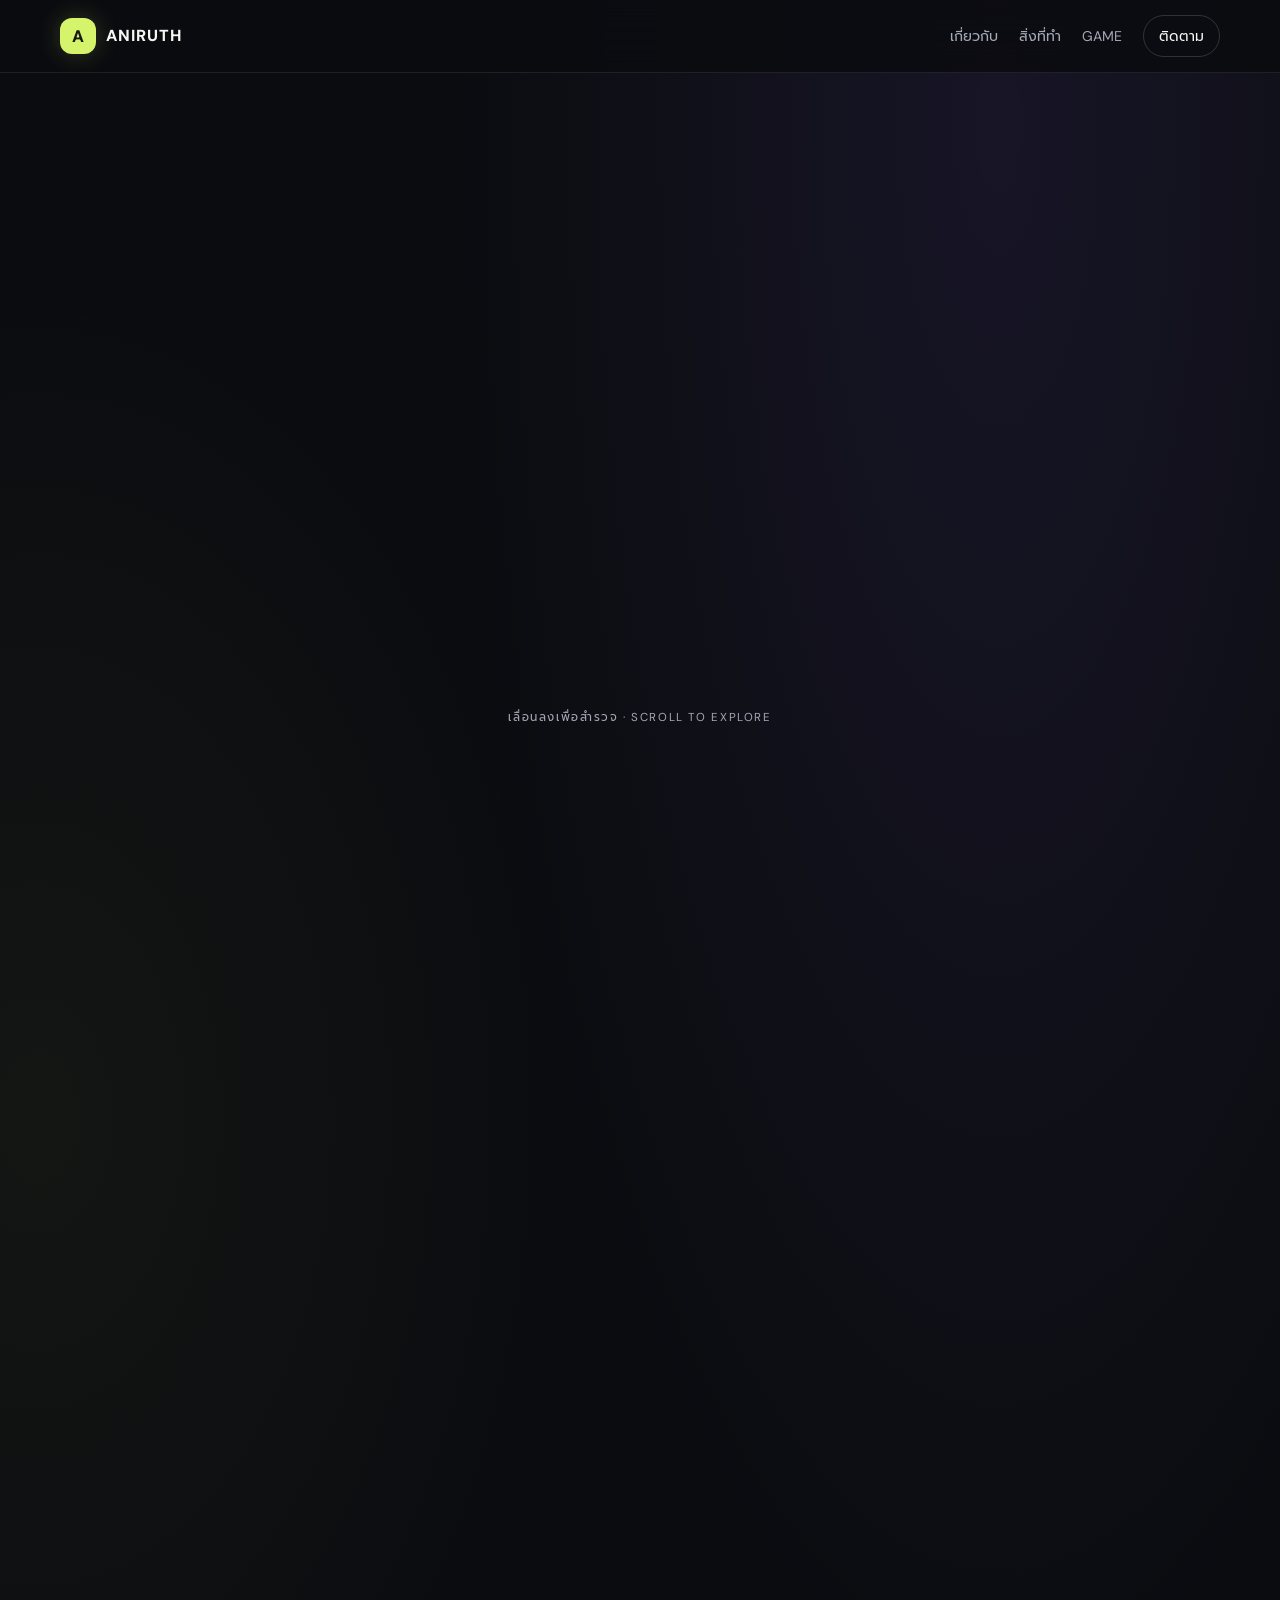
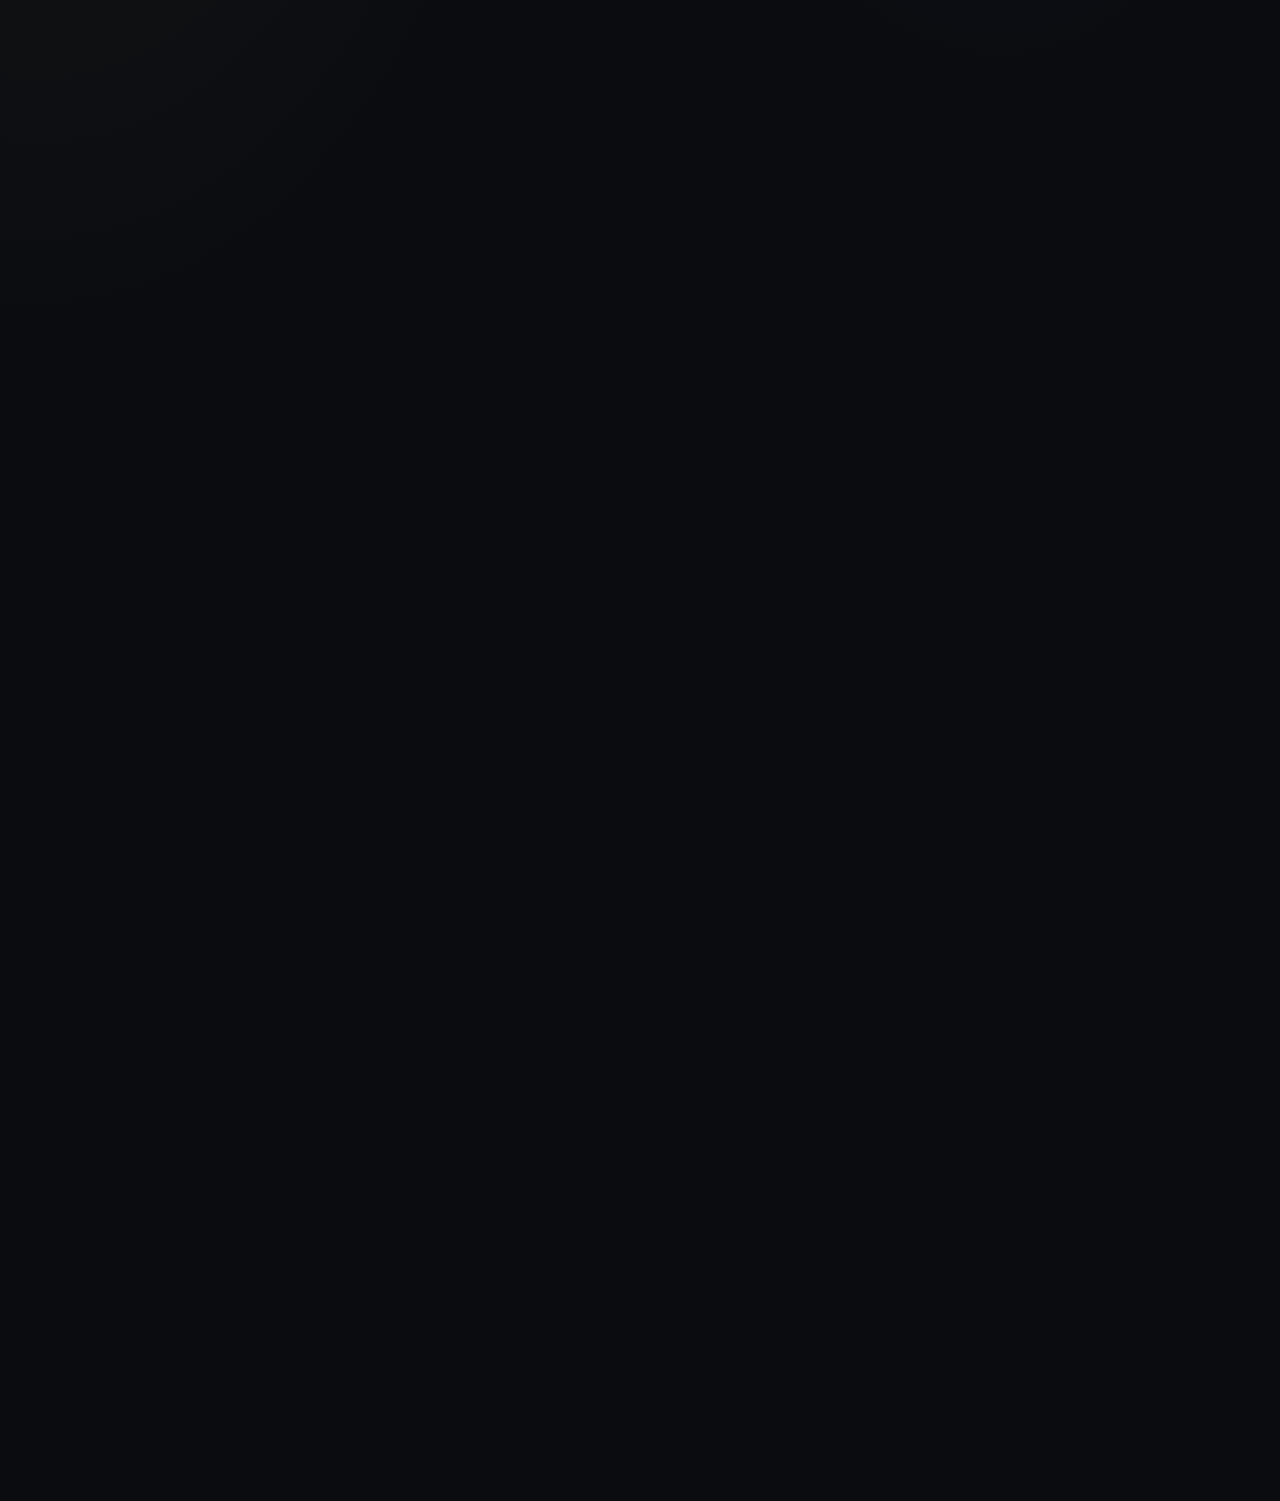
==== index.html @ dc2778c3 "Add index.html for personal website This commit adds a new HTML file for Aniruth Soongsuwan's person" ====
<!DOCTYPE html>
<html lang="th">
<head>
  <meta charset="UTF-8">
  <meta name="viewport" content="width=device-width, initial-scale=1, viewport-fit=cover">
  <meta name="theme-color" content="#0b0c10">
  <meta name="description" content="Aniruth Soongsuwan — Music, Travel, AI, Creator and Games">
  <title>Aniruth Soongsuwan — Personal Website</title>

  <link rel="preconnect" href="https://fonts.googleapis.com">
  <link rel="preconnect" href="https://fonts.gstatic.com" crossorigin>
  <link href="https://fonts.googleapis.com/css2?family=DM+Sans:wght@400;500;600;700;800&family=Prompt:wght@300;400;500;600;700&display=swap" rel="stylesheet">

  <style>
    :root {
      color-scheme: dark;
      --bg: #0b0c10;
      --surface: #13151c;
      --surface-2: #191c25;
      --text: #f5f5f3;
      --muted: #a5a9b6;
      --lime: #d5f36b;
      --purple: #b9a2ff;
      --cyan: #76e3ed;
      --orange: #ffab7b;
      --pink: #ff83ab;
      --line: #ffffff16;
      --radius: 23px;
      --width: 1160px;
    }

    * { box-sizing: border-box; }

    html {
      scroll-behavior: smooth;
      scroll-padding-top: 88px;
    }

    body {
      margin: 0;
      min-height: 100vh;
      color: var(--text);
      background:
        radial-gradient(ellipse at 78% 4%, #8c6dff18, transparent 34rem),
        radial-gradient(ellipse at 3% 36%, #d5f36b0b, transparent 33rem),
        var(--bg);
      font-family: "DM Sans", "Prompt", sans-serif;
      line-height: 1.6;
      -webkit-font-smoothing: antialiased;
    }

    a {
      color: inherit;
      text-decoration: none;
      -webkit-tap-highlight-color: transparent;
    }

    button { font: inherit; }

    .wrap {
      width: min(var(--width), calc(100% - 40px));
      margin-inline: auto;
    }

    .nav {
      position: sticky;
      top: 0;
      z-index: 20;
      border-bottom: 1px solid var(--line);
      background: #0b0c10dd;
      backdrop-filter: blur(18px);
      -webkit-backdrop-filter: blur(18px);
    }

    .nav-inner {
      min-height: 72px;
      display: flex;
      align-items: center;
      justify-content: space-between;
      gap: 20px;
    }

    .brand {
      display: inline-flex;
      align-items: center;
      gap: 10px;
      flex-shrink: 0;
      font-weight: 800;
      letter-spacing: .06em;
    }

    .brand-mark {
      width: 36px;
      height: 36px;
      display: grid;
      place-items: center;
      border-radius: 12px;
      background: var(--lime);
      color: #17190f;
      font-size: 1.05rem;
      box-shadow: 0 0 25px #d5f36b36;
    }

    .nav-links {
      display: flex;
      align-items: center;
      gap: 21px;
      color: var(--muted);
      font-size: .88rem;
    }

    .nav-links a { transition: color .2s ease; }
    .nav-links a:hover { color: var(--text); }

    .nav-cta {
      padding: 9px 15px;
      border: 1px solid #ffffff28;
      border-radius: 999px;
      color: var(--text) !important;
    }

    .nav-cta:hover {
      border-color: var(--lime);
      background: #d5f36b12;
    }

    .hero {
      min-height: 650px;
      display: grid;
      grid-template-columns: 1.07fr .93fr;
      align-items: center;
      gap: 48px;
      padding: 76px 0 58px;
    }

    .eyebrow {
      display: inline-flex;
      align-items: center;
      gap: 9px;
      color: var(--lime);
      font-size: .78rem;
      font-weight: 800;
      letter-spacing: .14em;
      text-transform: uppercase;
    }

    .eyebrow::before {
      content: "";
      width: 25px;
      height: 1px;
      background: currentColor;
    }

    h1, h2, h3, p { margin-top: 0; }

    h1 {
      margin: 22px 0 18px;
      font-size: clamp(3.1rem, 7.5vw, 6.5rem);
      line-height: .96;
      letter-spacing: -.075em;
    }

    h1 span {
      display: block;
      color: var(--lime);
    }

    .hero-copy {
      max-width: 560px;
      margin-bottom: 0;
      color: #c5c7cf;
      font-family: "Prompt", sans-serif;
      font-size: clamp(1rem, 2vw, 1.14rem);
      line-height: 1.9;
    }

    .hero-actions {
      display: flex;
      flex-wrap: wrap;
      gap: 11px;
      margin-top: 27px;
    }

    .button {
      min-height: 48px;
      display: inline-flex;
      align-items: center;
      justify-content: center;
      gap: 9px;
      padding: 0 18px;
      border: 1px solid transparent;
      border-radius: 999px;
      font-weight: 800;
      transition: transform .2s ease, border-color .2s ease, background .2s ease;
    }

    .button:hover { transform: translateY(-3px); }

    .button-primary {
      background: var(--lime);
      color: #17190f;
      box-shadow: 0 8px 28px #d5f36b22;
    }

    .button-secondary {
      border-color: #ffffff2a;
      background: #ffffff06;
      color: var(--text);
    }

    .button-secondary:hover { border-color: #ffffff60; }

    .hero-art {
      position: relative;
      min-height: 440px;
      overflow: hidden;
      border: 1px solid #ffffff20;
      border-radius: 30px;
      background:
        radial-gradient(circle at 70% 20%, #d5f36b30, transparent 30%),
        linear-gradient(145deg, #29253a, #1c2027 55%, #151a19);
      isolation: isolate;
      box-shadow: 0 25px 80px #0004;
    }

    .hero-art::before,
    .hero-art::after {
      content: "";
      position: absolute;
      z-index: -1;
      border-radius: 50%;
      pointer-events: none;
    }

    .hero-art::before {
      width: 330px;
      height: 330px;
      top: -58px;
      right: -35px;
      background: radial-gradient(circle at 35% 35%, #d5f36b, #b9a2ff 47%, transparent 73%);
      opacity: .88;
    }

    .hero-art::after {
      width: 240px;
      height: 240px;
      left: -90px;
      bottom: -110px;
      background: var(--orange);
      opacity: .7;
      filter: blur(75px);
    }

    .orbit {
      position: absolute;
      z-index: -1;
      left: 50%;
      top: 50%;
      width: 335px;
      height: 335px;
      border: 1px solid #ffffff59;
      border-radius: 50%;
      transform: translate(-50%, -50%) rotate(-24deg) scaleY(.48);
    }

    .orbit-two {
      width: 400px;
      height: 400px;
      border-color: #ffffff34;
      transform: translate(-50%, -50%) rotate(42deg) scaleY(.49);
    }

    .hero-center {
      position: absolute;
      inset: 0;
      display: grid;
      place-items: center;
    }

    .monogram {
      width: 200px;
      height: 200px;
      display: grid;
      place-items: center;
      border: 1px solid #ffffff70;
      border-radius: 47% 53% 57% 43% / 44% 43% 57% 56%;
      background: #15151bd9;
      box-shadow: 0 25px 90px #0009, inset 0 0 45px #ffffff10;
      color: #fff;
      font-size: 5.2rem;
      font-weight: 800;
      letter-spacing: -.12em;
      transform: rotate(-7deg);
    }

    .art-label {
      position: absolute;
      z-index: 1;
      padding: 8px 13px;
      border: 1px solid #ffffff38;
      border-radius: 999px;
      background: #15151bd9;
      color: #fff;
      font-size: .78rem;
      backdrop-filter: blur(10px);
      -webkit-backdrop-filter: blur(10px);
    }

    .label-music { top: 15%; left: 8%; }
    .label-travel { top: 35%; right: 6%; }
    .label-ai { bottom: 25%; left: 12%; }
    .label-creator { right: 10%; bottom: 11%; }

    .scroll-note {
      margin-top: -14px;
      padding-bottom: 25px;
      color: var(--muted);
      font-size: .72rem;
      letter-spacing: .14em;
      text-align: center;
      text-transform: uppercase;
    }

    section { padding: 78px 0; }

    .section-head {
      display: flex;
      justify-content: space-between;
      align-items: end;
      gap: 28px;
      margin-bottom: 30px;
    }

    .section-head h2 {
      margin: 10px 0 0;
      font-size: clamp(2rem, 5vw, 3.55rem);
      line-height: 1.05;
      letter-spacing: -.06em;
    }

    .section-head > p {
      max-width: 440px;
      margin: 0;
      color: var(--muted);
      font-family: "Prompt", sans-serif;
      line-height: 1.8;
    }

    .about-grid {
      display: grid;
      grid-template-columns: 1.08fr .92fr;
      gap: 16px;
    }

    .panel {
      border: 1px solid var(--line);
      border-radius: var(--radius);
      background: linear-gradient(145deg, #ffffff0b, #ffffff04);
    }

    .about-card {
      min-height: 260px;
      padding: 28px;
    }

    .about-card h3 {
      margin-bottom: 12px;
      font-size: 1.4rem;
    }

    .about-card p {
      margin: 0;
      color: #c2c4cc;
      font-family: "Prompt", sans-serif;
      line-height: 1.9;
    }

    .values {
      display: grid;
      grid-template-columns: 1fr 1fr;
      gap: 10px;
    }

    .value-card {
      min-height: 124px;
      padding: 17px;
    }

    .value-icon {
      display: block;
      margin-bottom: 12px;
      color: var(--lime);
      font-size: 1.35rem;
    }

    .value-card strong { display: block; }

    .value-card small {
      display: block;
      margin-top: 4px;
      color: var(--muted);
      font-family: "Prompt", sans-serif;
    }

    .work-grid {
      display: grid;
      grid-template-columns: repeat(4, minmax(0, 1fr));
      gap: 13px;
    }

    .work-card,
    .game-card {
      --accent: var(--lime);
      position: relative;
      display: flex;
      flex-direction: column;
      justify-content: space-between;
      overflow: hidden;
      border: 1px solid var(--line);
      border-radius: var(--radius);
      background: linear-gradient(145deg, #ffffff0c, #ffffff04);
      transition: transform .22s ease, border-color .22s ease, background .22s ease;
    }

    .work-card {
      min-height: 235px;
      padding: 19px;
    }

    .work-card::after,
    .game-card::after {
      content: "";
      position: absolute;
      z-index: 0;
      width: 155px;
      height: 155px;
      top: 45px;
      right: -60px;
      border-radius: 50%;
      background: var(--accent);
      filter: blur(48px);
      opacity: .23;
      pointer-events: none;
    }

    .work-card:hover,
    .game-card:hover {
      transform: translateY(-5px);
      border-color: #ffffff55;
      background-color: #ffffff09;
    }

    .work-meta,
    .work-bottom,
    .game-meta,
    .game-bottom {
      position: relative;
      z-index: 1;
    }

    .work-top,
    .game-top {
      display: flex;
      align-items: center;
      justify-content: space-between;
    }

    .work-number,
    .game-number {
      color: var(--muted);
      font-size: .73rem;
      letter-spacing: .08em;
    }

    .card-icon {
      display: block;
      margin-top: 13px;
      color: var(--accent);
      font-size: 1.8rem;
      line-height: 1;
    }

    .card-arrow {
      color: #ffffffa8;
      font-size: 1rem;
    }

    .work-card h3,
    .game-card h3 {
      margin: 0 0 5px;
      font-size: 1.18rem;
      line-height: 1.3;
    }

    .work-card p,
    .game-card p {
      margin: 0;
      color: #c0c2ca;
      font-family: "Prompt", sans-serif;
      font-size: .82rem;
      line-height: 1.65;
    }

    .spotify-card {
      display: grid;
      grid-template-columns: 1fr minmax(280px, 420px);
      align-items: center;
      gap: 24px;
      margin-top: 16px;
      padding: 22px;
    }

    .spotify-card h3 {
      margin: 9px 0 7px;
      font-size: 1.5rem;
    }

    .spotify-card p {
      margin: 0;
      color: var(--muted);
      font-family: "Prompt", sans-serif;
    }

    .spotify-card .button { margin-top: 16px; }

    .spotify-player {
      display: block;
      width: 100%;
      height: 352px;
      border: 0;
      border-radius: 15px;
      background: #181818;
    }

    .games-grid {
      display: grid;
      grid-template-columns: repeat(3, minmax(0, 1fr));
      gap: 13px;
    }

    .game-card {
      min-height: 190px;
      padding: 19px;
    }

    .game-card h3 { font-size: 1.15rem; }

    .game-open {
      display: inline-block;
      margin-top: 11px;
      color: var(--accent);
      font-size: .8rem;
      font-weight: 800;
    }

    .quote {
      padding: 42px 0;
      border-top: 1px solid var(--line);
      border-bottom: 1px solid var(--line);
      text-align: center;
    }

    .quote p {
      max-width: 820px;
      margin: 0 auto;
      font-family: "Prompt", sans-serif;
      font-size: clamp(1.5rem, 4vw, 2.65rem);
      line-height: 1.45;
      letter-spacing: -.035em;
    }

    .quote span { color: var(--lime); }

    .contact-card {
      display: flex;
      align-items: center;
      justify-content: space-between;
      gap: 28px;
      padding: 34px;
      background:
        radial-gradient(circle at 90% 10%, #d5f36b18, transparent 20rem),
        #ffffff07;
    }

    .contact-card h2 {
      margin: 9px 0 10px;
      font-size: clamp(2rem, 5vw, 3.35rem);
      line-height: 1.04;
      letter-spacing: -.06em;
    }

    .contact-card p {
      max-width: 530px;
      margin: 0;
      color: var(--muted);
      font-family: "Prompt", sans-serif;
    }

    .contact-links {
      display: flex;
      flex-wrap: wrap;
      gap: 9px;
      margin-top: 18px;
    }

    .social-pill {
      padding: 8px 12px;
      border: 1px solid #ffffff22;
      border-radius: 999px;
      color: #e2e2e8;
      font-size: .8rem;
      transition: border-color .2s ease, color .2s ease;
    }

    .social-pill:hover {
      border-color: var(--lime);
      color: var(--lime);
    }

    footer {
      display: flex;
      justify-content: space-between;
      gap: 16px;
      padding: 24px 0 max(28px, env(safe-area-inset-bottom));
      color: var(--muted);
      font-size: .8rem;
    }

    .footer-links {
      display: flex;
      flex-wrap: wrap;
      gap: 15px;
    }

    .footer-links a:hover { color: var(--lime); }

    .reveal {
      opacity: 0;
      transform: translateY(17px);
      transition: opacity .65s ease, transform .65s ease;
    }

    .reveal.visible {
      opacity: 1;
      transform: translateY(0);
    }

    @media (max-width: 850px) {
      .hero {
        min-height: auto;
        grid-template-columns: 1fr;
        gap: 30px;
        padding: 58px 0 48px;
      }

      .hero-art { min-height: 370px; }
      .about-grid { grid-template-columns: 1fr; }
      .work-grid { grid-template-columns: repeat(2, minmax(0, 1fr)); }
      .games-grid { grid-template-columns: repeat(2, minmax(0, 1fr)); }
      .section-head { align-items: start; flex-direction: column; }
      .spotify-card { grid-template-columns: 1fr; }
      section { padding: 64px 0; }
    }

    @media (max-width: 560px) {
      .wrap { width: calc(100% - 28px); }
      .nav-inner { min-height: 62px; }
      .nav-links { gap: 12px; font-size: .78rem; }
      .nav-links a:not(.nav-cta) { display: none; }

      .hero { padding-top: 47px; }
      .hero-art { min-height: 305px; border-radius: 24px; }
      .monogram { width: 150px; height: 150px; font-size: 4rem; }
      .art-label { padding: 7px 10px; font-size: .69rem; }
      .label-music { top: 13%; left: 5%; }
      .label-travel { top: 34%; right: 4%; }
      .label-ai { bottom: 23%; left: 8%; }
      .label-creator { right: 5%; bottom: 10%; }

      .about-card { min-height: auto; padding: 21px; }
      .values { gap: 8px; }
      .value-card { min-height: 110px; padding: 14px; }

      .work-grid { gap: 9px; }
      .work-card {
        min-height: 194px;
        padding: 14px;
        border-radius: 19px;
      }

      .work-card h3 { font-size: 1rem; }
      .work-card p { font-size: .75rem; }

      .spotify-card {
        gap: 16px;
        padding: 16px;
      }

      .spotify-player { height: 352px; }

      .games-grid { gap: 9px; }

      .game-card {
        min-height: 170px;
        padding: 14px;
        border-radius: 19px;
      }

      .game-card h3 { font-size: 1rem; }
      .game-card p { font-size: .74rem; }
      .game-open { font-size: .75rem; }

      .contact-card {
        align-items: flex-start;
        flex-direction: column;
        padding: 23px;
      }

      footer { flex-direction: column; }
    }

    @media (max-width: 360px) {
      .nav-links { gap: 8px; }
      .nav-cta { padding-inline: 11px; }
      .work-card, .game-card { padding: 12px; }
      .work-card h3, .game-card h3 { font-size: .94rem; }
    }

    @media (prefers-reduced-motion: reduce) {
      *, *::before, *::after {
        scroll-behavior: auto !important;
        animation-duration: .01ms !important;
        transition-duration: .01ms !important;
      }
    }
  </style>
</head>

<body>
  <header class="nav">
    <div class="wrap nav-inner">
      <a class="brand" href="#home" aria-label="กลับไปหน้าแรก">
        <span class="brand-mark">A</span>
        <span>ANIRUTH</span>
      </a>

      <nav class="nav-links" aria-label="เมนูหลัก">
        <a href="#about">เกี่ยวกับ</a>
        <a href="#work">สิ่งที่ทำ</a>
        <a href="#games">GAME</a>
        <a class="nav-cta" href="#contact">ติดตาม</a>
      </nav>
    </div>
  </header>

  <main>
    <div class="wrap">
      <section class="hero" id="home">
        <div class="hero-content reveal">
          <span class="eyebrow">Personal creative space</span>
          <h1>Aniruth <span>Soongsuwan</span></h1>
          <p class="hero-copy">
            สวัสดีครับ ผมอนิรุทธ์ — ชอบดนตรี การเดินทาง เทคโนโลยี AI
            และการสร้างสิ่งสนุก ๆ มาแบ่งปัน
            ที่นี่รวมช่องทางติดตามและเกมที่ผมสร้างไว้ในที่เดียว
          </p>

          <div class="hero-actions">
            <a class="button button-primary" href="#work">สำรวจเว็บไซต์ <span>↓</span></a>
            <a class="button button-secondary"
               href="https://github.com/aniruthsoongsuwan"
               target="_blank" rel="noopener noreferrer">
              GitHub <span>↗</span>
            </a>
          </div>
        </div>

        <div class="hero-art reveal" aria-label="กราฟิกแทนดนตรี การเดินทาง AI และครีเอทีฟ">
          <div class="orbit"></div>
          <div class="orbit orbit-two"></div>
          <span class="art-label label-music">♫ Music</span>
          <span class="art-label label-travel">↗ Travel</span>
          <span class="art-label label-ai">✳ AI</span>
          <span class="art-label label-creator">✦ Creator</span>
          <div class="hero-center">
            <div class="monogram">AS</div>
          </div>
        </div>
      </section>

      <div class="scroll-note">เลื่อนลงเพื่อสำรวจ · Scroll to explore</div>

      <section id="about">
        <div class="section-head reveal">
          <div>
            <span class="eyebrow">A little about me</span>
            <h2>ตัวตนที่ชอบ<br>ลองและสร้าง</h2>
          </div>
          <p>
            พื้นที่รวมความสนใจ ไอเดีย ช่องทางติดตาม และเกม
            ที่สะท้อนสิ่งที่ผมชอบและอยากแบ่งปัน
          </p>
        </div>

        <div class="about-grid">
          <article class="panel about-card reveal">
            <h3>ยินดีที่ได้รู้จัก</h3>
            <p>
              ผมเชื่อว่าแรงบันดาลใจเกิดขึ้นได้จากหลายที่
              ทั้งเสียงเพลง สถานที่ใหม่ ๆ เครื่องมือ AI
              และไอเดียเล็ก ๆ ที่ต่อยอดกลายเป็นสิ่งสนุกได้
              เว็บไซต์นี้รวบรวมสิ่งที่ผมสนใจและผลงานไว้ให้สำรวจในที่เดียว
            </p>
          </article>

          <div class="values">
            <article class="panel value-card reveal">
              <span class="value-icon">♫</span>
              <strong>ดนตรีและเสียงเพลง</strong>
              <small>Music & sound</small>
            </article>
            <article class="panel value-card reveal">
              <span class="value-icon">⌁</span>
              <strong>การเดินทาง</strong>
              <small>Travel & discovery</small>
            </article>
            <article class="panel value-card reveal">
              <span class="value-icon">✳</span>
              <strong>AI และไอเดียใหม่</strong>
              <small>AI & experiments</small>
            </article>
            <article class="panel value-card reveal">
              <span class="value-icon">✦</span>
              <strong>คอนเทนต์และเกม</strong>
              <small>Create & play</small>
            </article>
          </div>
        </div>
      </section>

      <section id="work">
        <div class="section-head reveal">
          <div>
            <span class="eyebrow">Explore my world</span>
            <h2>สิ่งที่ชอบ<br>และอยากแบ่งปัน</h2>
          </div>
          <p>
            เลือกช่องทางที่สนใจเพื่อฟังเพลง ดูเรื่องราวการเดินทาง
            คอนเทนต์ AI และวิดีโอจาก Aniruth Family
          </p>
        </div>

        <div class="work-grid">
          <a class="work-card reveal"
             style="--accent:#b9a2ff"
             href="https://open.spotify.com/artist/424MUGESEhrJjHlenlg4rj?si=L63ZEbBoQPOG8HT2bH4LXA"
             target="_blank" rel="noopener noreferrer"
             aria-label="ฟังเพลงของ Aniruth บน Spotify">
            <div class="work-meta">
              <div class="work-top">
                <span class="work-number">01 / MUSIC</span>
                <span class="card-arrow">↗</span>
              </div>
              <span class="card-icon">♫</span>
            </div>
            <div class="work-bottom">
              <h3>Music</h3>
              <p>ฟังเพลงและติดตามผลงานบน Spotify</p>
            </div>
          </a>

          <a class="work-card reveal"
             style="--accent:#ffab7b"
             href="https://www.facebook.com/aniruth.soong"
             target="_blank" rel="noopener noreferrer"
             aria-label="ติดตามเรื่องราวการเดินทางบน Facebook">
            <div class="work-meta">
              <div class="work-top">
                <span class="work-number">02 / TRAVEL</span>
                <span class="card-arrow">↗</span>
              </div>
              <span class="card-icon">⌁</span>
            </div>
            <div class="work-bottom">
              <h3>Travel</h3>
              <p>ติดตามเรื่องราวการเดินทางบน Facebook</p>
            </div>
          </a>

          <a class="work-card reveal"
             style="--accent:#d5f36b"
             href="https://www.tiktok.com/@aniruth4u?is_from_webapp=1&amp;sender_device=pc"
             target="_blank" rel="noopener noreferrer"
             aria-label="ดูคอนเทนต์ AI ของ Aniruth บน TikTok">
            <div class="work-meta">
              <div class="work-top">
                <span class="work-number">03 / AI CREATOR</span>
                <span class="card-arrow">↗</span>
              </div>
              <span class="card-icon">✳</span>
            </div>
            <div class="work-bottom">
              <h3>AI Creator</h3>
              <p>ดูคอนเทนต์และไอเดียสร้างสรรค์บน TikTok</p>
            </div>
          </a>

          <a class="work-card reveal"
             style="--accent:#76e3ed"
             href="https://www.youtube.com/@aniruthfamily"
             target="_blank" rel="noopener noreferrer"
             aria-label="ดูช่อง Aniruth Family บน YouTube">
            <div class="work-meta">
              <div class="work-top">
                <span class="work-number">04 / CREATOR</span>
                <span class="card-arrow">↗</span>
              </div>
              <span class="card-icon">▶</span>
            </div>
            <div class="work-bottom">
              <h3>Creator</h3>
              <p>วิดีโอและเรื่องราวจาก Aniruth Family</p>
            </div>
          </a>
        </div>

        <div class="panel spotify-card reveal">
          <div>
            <span class="eyebrow">Listen on Spotify</span>
            <h3>Music by Aniruth</h3>
            <p>ฟังเพลงและติดตามผลงานบน Spotify</p>
            <a class="button button-primary"
               href="https://open.spotify.com/artist/424MUGESEhrJjHlenlg4rj?si=L63ZEbBoQPOG8HT2bH4LXA"
               target="_blank" rel="noopener noreferrer">
              เปิดใน Spotify <span>↗</span>
            </a>
          </div>

          <iframe
            class="spotify-player"
            src="https://open.spotify.com/embed/artist/424MUGESEhrJjHlenlg4rj?utm_source=generator&amp;theme=0"
            title="Spotify artist player for Aniruth"
            loading="lazy"
            allow="autoplay; clipboard-write; encrypted-media; fullscreen; picture-in-picture"
            allowfullscreen>
          </iframe>
        </div>
      </section>

      <section id="games">
        <div class="section-head reveal">
          <div>
            <span class="eyebrow">Play & explore</span>
            <h2>GAME<br>เลือกเกมที่อยากเล่น</h2>
          </div>
          <p>
            รวมเกมจาก Aniruth ไว้ในที่เดียว
            แตะการ์ดเพื่อเปิดเกมที่ต้องการเล่น
          </p>
        </div>

        <div class="games-grid">
          <a class="game-card reveal"
             style="--accent:#ff9e73"
             href="http://aniruthsoongsuwan.online/turbo-chase/"
             target="_blank" rel="noopener noreferrer"
             aria-label="เล่น Turbo Chase">
            <div class="game-meta">
              <div class="game-top">
                <span class="game-number">GAME 01</span>
                <span class="card-arrow">↗</span>
              </div>
              <span class="card-icon">🏎</span>
            </div>
            <div class="game-bottom">
              <h3>Turbo Chase</h3>
              <p>เกมแข่งรถไล่ล่าความเร็ว</p>
              <span class="game-open">เล่นเกม ↗</span>
            </div>
          </a>

          <a class="game-card reveal"
             style="--accent:#d5f36b"
             href="http://aniruthsoongsuwan.online/kingdom-adventure/"
             target="_blank" rel="noopener noreferrer"
             aria-label="เล่น Kingdom Adventure">
            <div class="game-meta">
              <div class="game-top">
                <span class="game-number">GAME 02</span>
                <span class="card-arrow">↗</span>
              </div>
              <span class="card-icon">🏰</span>
            </div>
            <div class="game-bottom">
              <h3>Kingdom Adventure</h3>
              <p>ผจญภัยในอาณาจักรแฟนตาซี</p>
              <span class="game-open">เล่นเกม ↗</span>
            </div>
          </a>

          <a class="game-card reveal"
             style="--accent:#76e3ed"
             href="http://aniruthsoongsuwan.online/maze/"
             target="_blank" rel="noopener noreferrer"
             aria-label="เล่น Maze">
            <div class="game-meta">
              <div class="game-top">
                <span class="game-number">GAME 03</span>
                <span class="card-arrow">↗</span>
              </div>
              <span class="card-icon">⌘</span>
            </div>
            <div class="game-bottom">
              <h3>Maze</h3>
              <p>ค้นหาเส้นทางออกจากเขาวงกต</p>
              <span class="game-open">เล่นเกม ↗</span>
            </div>
          </a>

          <a class="game-card reveal"
             style="--accent:#ffc96b"
             href="https://aniruthsoongsuwan.online/friday-rush/"
             target="_blank" rel="noopener noreferrer"
             aria-label="เล่น Friday Rush">
            <div class="game-meta">
              <div class="game-top">
                <span class="game-number">GAME 04</span>
                <span class="card-arrow">↗</span>
              </div>
              <span class="card-icon">⚡</span>
            </div>
            <div class="game-bottom">
              <h3>Friday Rush</h3>
              <p>ความเร็วและความท้าทายในวันศุกร์</p>
              <span class="game-open">เล่นเกม ↗</span>
            </div>
          </a>

          <a class="game-card reveal"
             style="--accent:#ff83ab"
             href="https://aniruthsoongsuwan.online/sapha-panic/"
             target="_blank" rel="noopener noreferrer"
             aria-label="เล่น Sapha Panic">
            <div class="game-meta">
              <div class="game-top">
                <span class="game-number">GAME 05</span>
                <span class="card-arrow">↗</span>
              </div>
              <span class="card-icon">✹</span>
            </div>
            <div class="game-bottom">
              <h3>Sapha Panic</
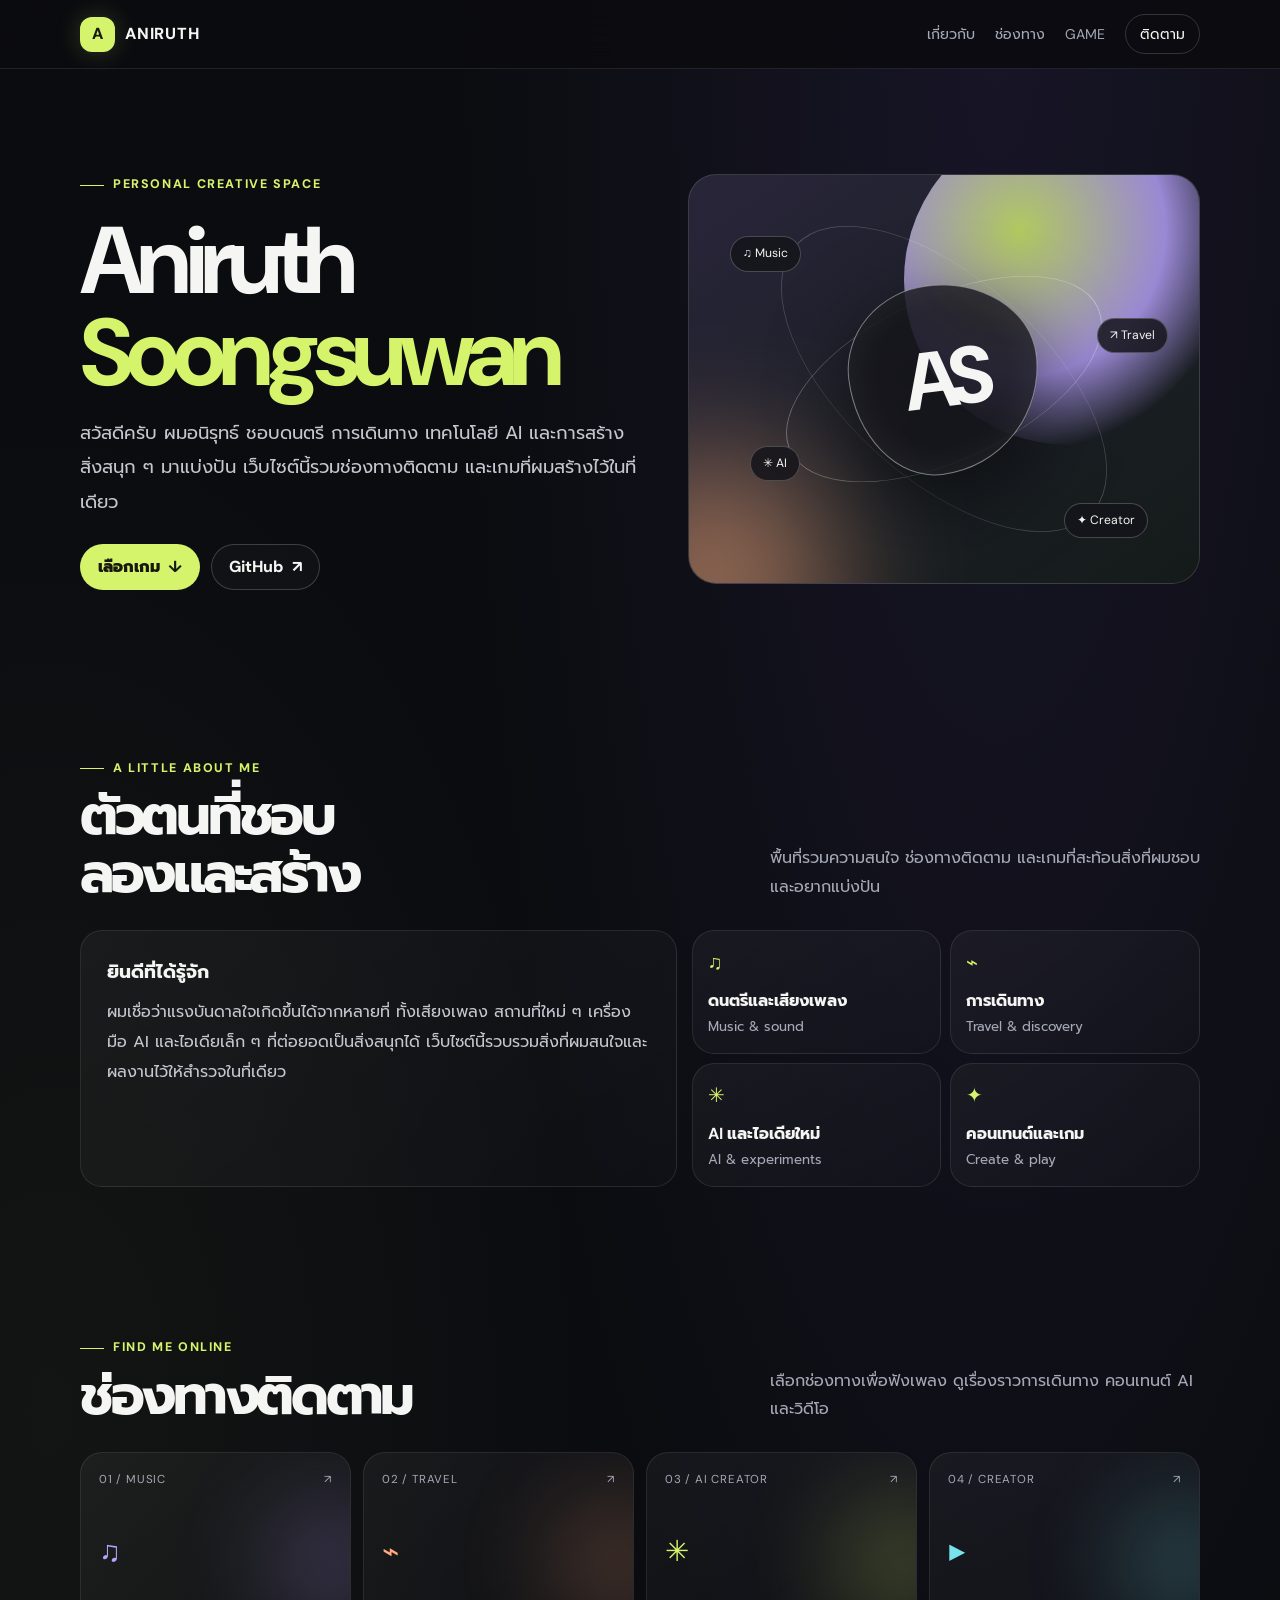
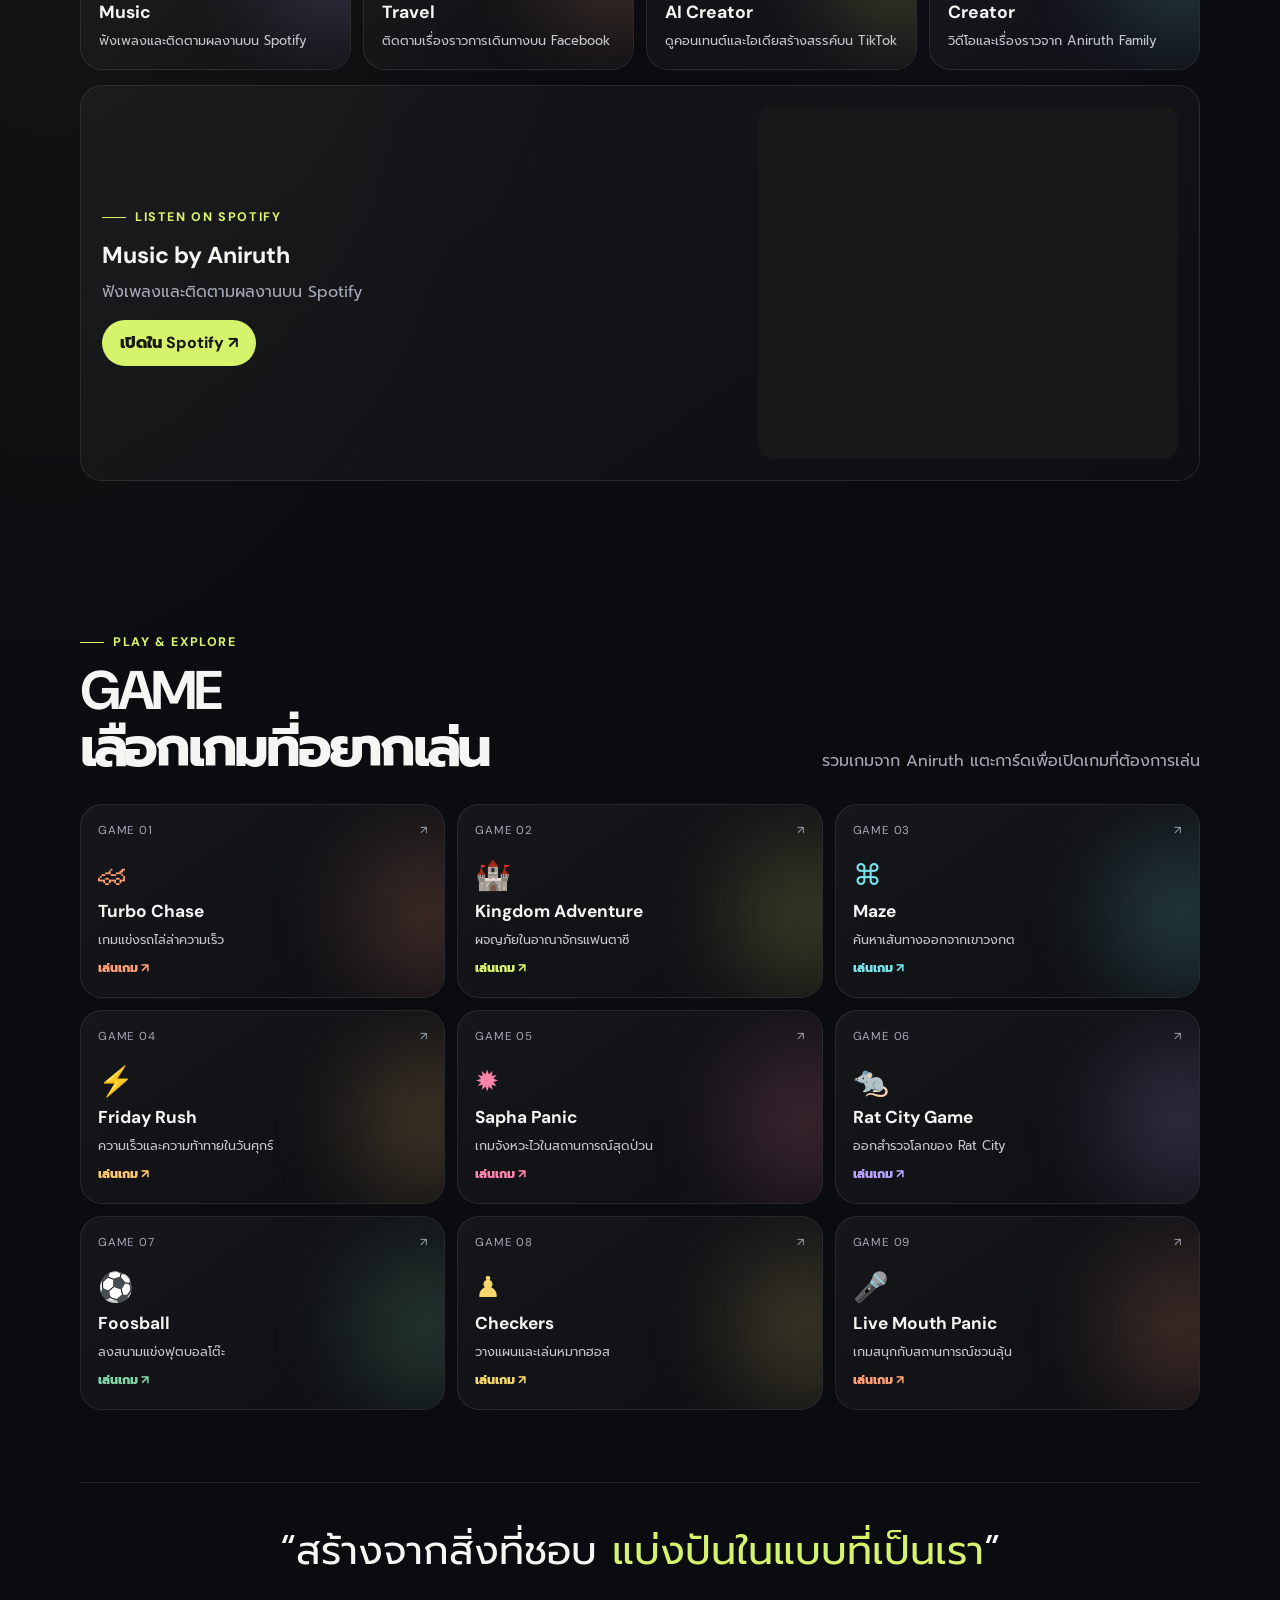
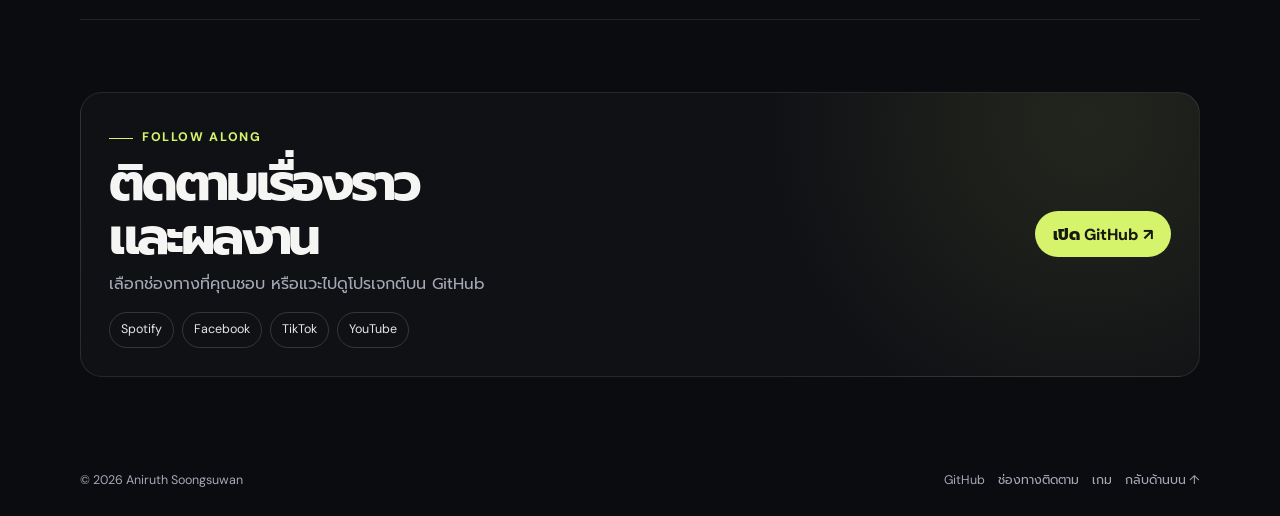
==== commit 51af568f: "Update print statement from 'Hello' to 'Goodbye'" ====
--- a/index.html
+++ b/index.html
@@ -5,7 +5,7 @@
   <meta name="viewport" content="width=device-width, initial-scale=1, viewport-fit=cover">
   <meta name="theme-color" content="#0b0c10">
   <meta name="description" content="Aniruth Soongsuwan — Music, Travel, AI, Creator and Games">
-  <title>Aniruth Soongsuwan — Personal Website</title>
+  <title>Aniruth Soongsuwan | Personal Website</title>
 
   <link rel="preconnect" href="https://fonts.googleapis.com">
   <link rel="preconnect" href="https://fonts.gstatic.com" crossorigin>
@@ -13,10 +13,8 @@
 
   <style>
     :root {
-      color-scheme: dark;
       --bg: #0b0c10;
-      --surface: #13151c;
-      --surface-2: #191c25;
+      --surface: #14161d;
       --text: #f5f5f3;
       --muted: #a5a9b6;
       --lime: #d5f36b;
@@ -24,16 +22,16 @@
       --cyan: #76e3ed;
       --orange: #ffab7b;
       --pink: #ff83ab;
-      --line: #ffffff16;
-      --radius: 23px;
-      --width: 1160px;
+      --line: #ffffff18;
+      --radius: 22px;
+      --width: 1120px;
     }
 
     * { box-sizing: border-box; }
 
     html {
       scroll-behavior: smooth;
-      scroll-padding-top: 88px;
+      scroll-padding-top: 82px;
     }
 
     body {
@@ -41,8 +39,8 @@
       min-height: 100vh;
       color: var(--text);
       background:
-        radial-gradient(ellipse at 78% 4%, #8c6dff18, transparent 34rem),
-        radial-gradient(ellipse at 3% 36%, #d5f36b0b, transparent 33rem),
+        radial-gradient(ellipse at 78% 0%, #8c6dff18, transparent 34rem),
+        radial-gradient(ellipse at 4% 38%, #d5f36b0a, transparent 34rem),
         var(--bg);
       font-family: "DM Sans", "Prompt", sans-serif;
       line-height: 1.6;
@@ -55,82 +53,73 @@
       -webkit-tap-highlight-color: transparent;
     }
 
-    button { font: inherit; }
-
     .wrap {
       width: min(var(--width), calc(100% - 40px));
-      margin-inline: auto;
+      margin: 0 auto;
     }
 
     .nav {
       position: sticky;
       top: 0;
-      z-index: 20;
+      z-index: 10;
       border-bottom: 1px solid var(--line);
-      background: #0b0c10dd;
+      background: #0b0c10e8;
       backdrop-filter: blur(18px);
       -webkit-backdrop-filter: blur(18px);
     }
 
     .nav-inner {
-      min-height: 72px;
+      min-height: 68px;
       display: flex;
       align-items: center;
       justify-content: space-between;
-      gap: 20px;
+      gap: 16px;
     }
 
     .brand {
-      display: inline-flex;
+      display: flex;
       align-items: center;
       gap: 10px;
       flex-shrink: 0;
       font-weight: 800;
-      letter-spacing: .06em;
+      letter-spacing: .05em;
     }
 
     .brand-mark {
-      width: 36px;
-      height: 36px;
+      width: 35px;
+      height: 35px;
       display: grid;
       place-items: center;
       border-radius: 12px;
       background: var(--lime);
       color: #17190f;
-      font-size: 1.05rem;
-      box-shadow: 0 0 25px #d5f36b36;
+      box-shadow: 0 0 24px #d5f36b35;
     }
 
     .nav-links {
       display: flex;
       align-items: center;
-      gap: 21px;
+      gap: 20px;
       color: var(--muted);
       font-size: .88rem;
     }
 
-    .nav-links a { transition: color .2s ease; }
     .nav-links a:hover { color: var(--text); }
 
     .nav-cta {
-      padding: 9px 15px;
-      border: 1px solid #ffffff28;
+      padding: 8px 14px;
+      border: 1px solid #ffffff2a;
       border-radius: 999px;
       color: var(--text) !important;
     }
 
-    .nav-cta:hover {
-      border-color: var(--lime);
-      background: #d5f36b12;
-    }
-
     .hero {
-      min-height: 650px;
+      min-height: 610px;
       display: grid;
-      grid-template-columns: 1.07fr .93fr;
+      grid-template-columns: 1.05fr .95fr;
       align-items: center;
-      gap: 48px;
-      padding: 76px 0 58px;
+      gap: 42px;
+      padding: 65px 0 55px;
     }
 
     .eyebrow {
@@ -140,13 +129,13 @@
       color: var(--lime);
       font-size: .78rem;
       font-weight: 800;
-      letter-spacing: .14em;
+      letter-spacing: .13em;
       text-transform: uppercase;
     }
 
     .eyebrow::before {
       content: "";
-      width: 25px;
+      width: 24px;
       height: 1px;
       background: currentColor;
     }
@@ -154,10 +143,10 @@
     h1, h2, h3, p { margin-top: 0; }
 
     h1 {
-      margin: 22px 0 18px;
-      font-size: clamp(3.1rem, 7.5vw, 6.5rem);
-      line-height: .96;
-      letter-spacing: -.075em;
+      margin: 20px 0 17px;
+      font-size: clamp(3rem, 7.4vw, 6.2rem);
+      line-height: .97;
+      letter-spacing: -.07em;
     }
 
     h1 span {
@@ -170,7 +159,7 @@
       margin-bottom: 0;
       color: #c5c7cf;
       font-family: "Prompt", sans-serif;
-      font-size: clamp(1rem, 2vw, 1.14rem);
+      font-size: clamp(1rem, 2vw, 1.13rem);
       line-height: 1.9;
     }
 
@@ -178,49 +167,42 @@
       display: flex;
       flex-wrap: wrap;
       gap: 11px;
-      margin-top: 27px;
+      margin-top: 25px;
     }
 
     .button {
-      min-height: 48px;
+      min-height: 46px;
       display: inline-flex;
       align-items: center;
       justify-content: center;
-      gap: 9px;
-      padding: 0 18px;
+      gap: 8px;
+      padding: 0 17px;
       border: 1px solid transparent;
       border-radius: 999px;
       font-weight: 800;
-      transition: transform .2s ease, border-color .2s ease, background .2s ease;
-    }
-
-    .button:hover { transform: translateY(-3px); }
+      transition: transform .2s ease, border-color .2s ease;
+    }
+
+    .button:hover { transform: translateY(-2px); }
 
     .button-primary {
       background: var(--lime);
       color: #17190f;
-      box-shadow: 0 8px 28px #d5f36b22;
     }
 
     .button-secondary {
-      border-color: #ffffff2a;
+      border-color: #ffffff30;
       background: #ffffff06;
-      color: var(--text);
-    }
-
-    .button-secondary:hover { border-color: #ffffff60; }
+    }
 
     .hero-art {
       position: relative;
-      min-height: 440px;
+      min-height: 410px;
       overflow: hidden;
       border: 1px solid #ffffff20;
-      border-radius: 30px;
-      background:
-        radial-gradient(circle at 70% 20%, #d5f36b30, transparent 30%),
-        linear-gradient(145deg, #29253a, #1c2027 55%, #151a19);
+      border-radius: 28px;
+      background: linear-gradient(145deg, #29253a, #1b2027 55%, #151a19);
       isolation: isolate;
-      box-shadow: 0 25px 80px #0004;
     }
 
     .hero-art::before,
@@ -235,39 +217,39 @@
     .hero-art::before {
       width: 330px;
       height: 330px;
-      top: -58px;
+      top: -60px;
       right: -35px;
-      background: radial-gradient(circle at 35% 35%, #d5f36b, #b9a2ff 47%, transparent 73%);
-      opacity: .88;
+      background: radial-gradient(circle at 35% 35%, var(--lime), var(--purple) 48%, transparent 73%);
+      opacity: .8;
     }
 
     .hero-art::after {
-      width: 240px;
-      height: 240px;
+      width: 230px;
+      height: 230px;
       left: -90px;
       bottom: -110px;
       background: var(--orange);
-      opacity: .7;
-      filter: blur(75px);
+      filter: blur(70px);
+      opacity: .6;
     }
 
     .orbit {
       position: absolute;
       z-index: -1;
+      top: 50%;
       left: 50%;
-      top: 50%;
-      width: 335px;
-      height: 335px;
-      border: 1px solid #ffffff59;
+      width: 340px;
+      height: 340px;
+      border: 1px solid #ffffff55;
       border-radius: 50%;
-      transform: translate(-50%, -50%) rotate(-24deg) scaleY(.48);
-    }
-
-    .orbit-two {
+      transform: translate(-50%, -50%) rotate(-25deg) scaleY(.48);
+    }
+
+    .orbit.second {
       width: 400px;
       height: 400px;
-      border-color: #ffffff34;
-      transform: translate(-50%, -50%) rotate(42deg) scaleY(.49);
+      border-color: #ffffff32;
+      transform: translate(-50%, -50%) rotate(42deg) scaleY(.5);
     }
 
     .hero-center {
@@ -278,16 +260,15 @@
     }
 
     .monogram {
-      width: 200px;
-      height: 200px;
+      width: 190px;
+      height: 190px;
       display: grid;
       place-items: center;
       border: 1px solid #ffffff70;
       border-radius: 47% 53% 57% 43% / 44% 43% 57% 56%;
-      background: #15151bd9;
-      box-shadow: 0 25px 90px #0009, inset 0 0 45px #ffffff10;
-      color: #fff;
-      font-size: 5.2rem;
+      background: #15151bdd;
+      box-shadow: 0 25px 80px #0008, inset 0 0 40px #ffffff10;
+      font-size: 5rem;
       font-weight: 800;
       letter-spacing: -.12em;
       transform: rotate(-7deg);
@@ -296,14 +277,12 @@
     .art-label {
       position: absolute;
       z-index: 1;
-      padding: 8px 13px;
+      padding: 7px 12px;
       border: 1px solid #ffffff38;
       border-radius: 999px;
       background: #15151bd9;
-      color: #fff;
-      font-size: .78rem;
-      backdrop-filter: blur(10px);
-      -webkit-backdrop-filter: blur(10px);
+      font-size: .76rem;
+      backdrop-filter: blur(8px);
     }
 
     .label-music { top: 15%; left: 8%; }
@@ -311,66 +290,53 @@
     .label-ai { bottom: 25%; left: 12%; }
     .label-creator { right: 10%; bottom: 11%; }
 
-    .scroll-note {
-      margin-top: -14px;
-      padding-bottom: 25px;
-      color: var(--muted);
-      font-size: .72rem;
-      letter-spacing: .14em;
-      text-align: center;
-      text-transform: uppercase;
-    }
-
-    section { padding: 78px 0; }
+    section { padding: 72px 0; }
 
     .section-head {
       display: flex;
       justify-content: space-between;
       align-items: end;
-      gap: 28px;
-      margin-bottom: 30px;
+      gap: 24px;
+      margin-bottom: 28px;
     }
 
     .section-head h2 {
-      margin: 10px 0 0;
-      font-size: clamp(2rem, 5vw, 3.55rem);
+      margin: 9px 0 0;
+      font-size: clamp(2rem, 5vw, 3.4rem);
       line-height: 1.05;
       letter-spacing: -.06em;
     }
 
     .section-head > p {
-      max-width: 440px;
+      max-width: 430px;
       margin: 0;
       color: var(--muted);
       font-family: "Prompt", sans-serif;
       line-height: 1.8;
     }
 
-    .about-grid {
-      display: grid;
-      grid-template-columns: 1.08fr .92fr;
-      gap: 16px;
-    }
-
     .panel {
       border: 1px solid var(--line);
       border-radius: var(--radius);
       background: linear-gradient(145deg, #ffffff0b, #ffffff04);
     }
 
+    .about-grid {
+      display: grid;
+      grid-template-columns: 1.08fr .92fr;
+      gap: 15px;
+    }
+
     .about-card {
-      min-height: 260px;
-      padding: 28px;
-    }
-
-    .about-card h3 {
-      margin-bottom: 12px;
-      font-size: 1.4rem;
-    }
+      min-height: 245px;
+      padding: 26px;
+    }
+
+    .about-card h3 { margin-bottom: 10px; }
 
     .about-card p {
       margin: 0;
-      color: #c2c4cc;
+      color: #c5c7cf;
       font-family: "Prompt", sans-serif;
       line-height: 1.9;
     }
@@ -378,141 +344,125 @@
     .values {
       display: grid;
       grid-template-columns: 1fr 1fr;
-      gap: 10px;
+      gap: 9px;
     }
 
     .value-card {
-      min-height: 124px;
-      padding: 17px;
+      min-height: 116px;
+      padding: 15px;
     }
 
     .value-icon {
       display: block;
-      margin-bottom: 12px;
+      margin-bottom: 10px;
       color: var(--lime);
-      font-size: 1.35rem;
+      font-size: 1.25rem;
     }
 
     .value-card strong { display: block; }
 
     .value-card small {
       display: block;
-      margin-top: 4px;
+      margin-top: 3px;
       color: var(--muted);
       font-family: "Prompt", sans-serif;
     }
 
-    .work-grid {
+    .link-grid {
       display: grid;
       grid-template-columns: repeat(4, minmax(0, 1fr));
-      gap: 13px;
-    }
-
-    .work-card,
+      gap: 12px;
+    }
+
+    .link-card,
     .game-card {
       --accent: var(--lime);
       position: relative;
       display: flex;
       flex-direction: column;
       justify-content: space-between;
+      min-width: 0;
       overflow: hidden;
       border: 1px solid var(--line);
       border-radius: var(--radius);
       background: linear-gradient(145deg, #ffffff0c, #ffffff04);
-      transition: transform .22s ease, border-color .22s ease, background .22s ease;
-    }
-
-    .work-card {
-      min-height: 235px;
-      padding: 19px;
-    }
-
-    .work-card::after,
+      transition: transform .2s ease, border-color .2s ease;
+    }
+
+    .link-card {
+      min-height: 218px;
+      padding: 18px;
+    }
+
+    .link-card::after,
     .game-card::after {
       content: "";
       position: absolute;
       z-index: 0;
-      width: 155px;
-      height: 155px;
-      top: 45px;
-      right: -60px;
+      top: 38px;
+      right: -58px;
+      width: 145px;
+      height: 145px;
       border-radius: 50%;
       background: var(--accent);
       filter: blur(48px);
-      opacity: .23;
+      opacity: .22;
       pointer-events: none;
     }
 
-    .work-card:hover,
+    .link-card:hover,
     .game-card:hover {
-      transform: translateY(-5px);
+      transform: translateY(-4px);
       border-color: #ffffff55;
-      background-color: #ffffff09;
-    }
-
-    .work-meta,
-    .work-bottom,
-    .game-meta,
-    .game-bottom {
+    }
+
+    .card-top,
+    .card-bottom {
       position: relative;
       z-index: 1;
     }
 
-    .work-top,
-    .game-top {
+    .card-top {
       display: flex;
       align-items: center;
       justify-content: space-between;
-    }
-
-    .work-number,
-    .game-number {
       color: var(--muted);
-      font-size: .73rem;
-      letter-spacing: .08em;
+      font-size: .72rem;
+      letter-spacing: .07em;
     }
 
     .card-icon {
       display: block;
-      margin-top: 13px;
+      margin-top: 14px;
       color: var(--accent);
       font-size: 1.8rem;
-      line-height: 1;
-    }
-
-    .card-arrow {
-      color: #ffffffa8;
-      font-size: 1rem;
-    }
-
-    .work-card h3,
-    .game-card h3 {
+    }
+
+    .card-bottom h3 {
       margin: 0 0 5px;
-      font-size: 1.18rem;
-      line-height: 1.3;
-    }
-
-    .work-card p,
-    .game-card p {
+      font-size: 1.1rem;
+    }
+
+    .card-bottom p {
       margin: 0;
-      color: #c0c2ca;
+      color: #c5c7cf;
       font-family: "Prompt", sans-serif;
-      font-size: .82rem;
-      line-height: 1.65;
+      font-size: .8rem;
+      line-height: 1.6;
     }
 
     .spotify-card {
       display: grid;
       grid-template-columns: 1fr minmax(280px, 420px);
       align-items: center;
-      gap: 24px;
-      margin-top: 16px;
-      padding: 22px;
+      gap: 22px;
+      margin-top: 15px;
+      padding: 21px;
     }
 
     .spotify-card h3 {
-      margin: 9px 0 7px;
-      font-size: 1.5rem;
+      margin: 9px 0 6px;
+      font-size: 1.45rem;
     }
 
     .spotify-card p {
@@ -521,52 +471,64 @@
       font-family: "Prompt", sans-serif;
     }
 
-    .spotify-card .button { margin-top: 16px; }
+    .spotify-card .button { margin-top: 15px; }
 
     .spotify-player {
       display: block;
       width: 100%;
       height: 352px;
       border: 0;
-      border-radius: 15px;
+      border-radius: 14px;
       background: #181818;
     }
 
     .games-grid {
       display: grid;
       grid-template-columns: repeat(3, minmax(0, 1fr));
-      gap: 13px;
+      gap: 12px;
     }
 
     .game-card {
-      min-height: 190px;
-      padding: 19px;
-    }
-
-    .game-card h3 { font-size: 1.15rem; }
-
-    .game-open {
+      min-height: 178px;
+      padding: 17px;
+    }
+
+    .game-card .card-icon { margin-top: 12px; }
+
+    .game-card h3 {
+      margin: 0 0 4px;
+      font-size: 1.08rem;
+      overflow-wrap: anywhere;
+    }
+
+    .game-card p {
+      margin: 0;
+      color: #c5c7cf;
+      font-family: "Prompt", sans-serif;
+      font-size: .79rem;
+    }
+
+    .play-label {
       display: inline-block;
-      margin-top: 11px;
+      margin-top: 9px;
       color: var(--accent);
-      font-size: .8rem;
+      font-size: .78rem;
       font-weight: 800;
     }
 
     .quote {
-      padding: 42px 0;
+      padding: 38px 0;
       border-top: 1px solid var(--line);
       border-bottom: 1px solid var(--line);
       text-align: center;
     }
 
     .quote p {
-      max-width: 820px;
+      max-width: 800px;
       margin: 0 auto;
       font-family: "Prompt", sans-serif;
-      font-size: clamp(1.5rem, 4vw, 2.65rem);
-      line-height: 1.45;
-      letter-spacing: -.035em;
+      font-size: clamp(1.45rem, 4vw, 2.5rem);
+      line-height: 1.5;
     }
 
     .quote span { color: var(--lime); }
@@ -575,17 +537,15 @@
       display: flex;
       align-items: center;
       justify-content: space-between;
-      gap: 28px;
-      padding: 34px;
-      background:
-        radial-gradient(circle at 90% 10%, #d5f36b18, transparent 20rem),
-        #ffffff07;
+      gap: 25px;
+      padding: 28px;
+      background: radial-gradient(circle at 90% 10%, #d5f36b18, transparent 20rem), #ffffff06;
     }
 
     .contact-card h2 {
-      margin: 9px 0 10px;
-      font-size: clamp(2rem, 5vw, 3.35rem);
-      line-height: 1.04;
+      margin: 8px 0;
+      font-size: clamp(2rem, 5vw, 3.2rem);
+      line-height: 1.05;
       letter-spacing: -.06em;
     }
 
@@ -596,20 +556,19 @@
       font-family: "Prompt", sans-serif;
     }
 
-    .contact-links {
+    .social-links {
       display: flex;
       flex-wrap: wrap;
-      gap: 9px;
-      margin-top: 18px;
+      gap: 8px;
+      margin-top: 15px;
     }
 
     .social-pill {
-      padding: 8px 12px;
-      border: 1px solid #ffffff22;
+      padding: 7px 11px;
+      border: 1px solid #ffffff27;
       border-radius: 999px;
-      color: #e2e2e8;
-      font-size: .8rem;
-      transition: border-color .2s ease, color .2s ease;
+      color: #e5e5eb;
+      font-size: .78rem;
     }
 
     .social-pill:hover {
@@ -620,118 +579,74 @@
     footer {
       display: flex;
       justify-content: space-between;
-      gap: 16px;
-      padding: 24px 0 max(28px, env(safe-area-inset-bottom));
+      gap: 14px;
+      padding: 22px 0 max(25px, env(safe-area-inset-bottom));
       color: var(--muted);
-      font-size: .8rem;
+      font-size: .78rem;
     }
 
     .footer-links {
       display: flex;
       flex-wrap: wrap;
-      gap: 15px;
+      gap: 13px;
     }
 
     .footer-links a:hover { color: var(--lime); }
 
-    .reveal {
-      opacity: 0;
-      transform: translateY(17px);
-      transition: opacity .65s ease, transform .65s ease;
-    }
-
-    .reveal.visible {
-      opacity: 1;
-      transform: translateY(0);
-    }
-
-    @media (max-width: 850px) {
+    @media (max-width: 820px) {
       .hero {
         min-height: auto;
         grid-template-columns: 1fr;
-        gap: 30px;
-        padding: 58px 0 48px;
+        gap: 28px;
+        padding: 55px 0 42px;
       }
 
-      .hero-art { min-height: 370px; }
+      .hero-art { min-height: 350px; }
       .about-grid { grid-template-columns: 1fr; }
-      .work-grid { grid-template-columns: repeat(2, minmax(0, 1fr)); }
+      .link-grid { grid-template-columns: repeat(2, minmax(0, 1fr)); }
       .games-grid { grid-template-columns: repeat(2, minmax(0, 1fr)); }
-      .section-head { align-items: start; flex-direction: column; }
+      .section-head { align-items: flex-start; flex-direction: column; }
       .spotify-card { grid-template-columns: 1fr; }
-      section { padding: 64px 0; }
+      section { padding: 58px 0; }
     }
 
     @media (max-width: 560px) {
       .wrap { width: calc(100% - 28px); }
-      .nav-inner { min-height: 62px; }
-      .nav-links { gap: 12px; font-size: .78rem; }
+      .nav-inner { min-height: 60px; }
+      .nav-links { gap: 10px; font-size: .75rem; }
       .nav-links a:not(.nav-cta) { display: none; }
 
-      .hero { padding-top: 47px; }
-      .hero-art { min-height: 305px; border-radius: 24px; }
-      .monogram { width: 150px; height: 150px; font-size: 4rem; }
-      .art-label { padding: 7px 10px; font-size: .69rem; }
-      .label-music { top: 13%; left: 5%; }
-      .label-travel { top: 34%; right: 4%; }
-      .label-ai { bottom: 23%; left: 8%; }
-      .label-creator { right: 5%; bottom: 10%; }
-
-      .about-card { min-height: auto; padding: 21px; }
-      .values { gap: 8px; }
-      .value-card { min-height: 110px; padding: 14px; }
-
-      .work-grid { gap: 9px; }
-      .work-card {
-        min-height: 194px;
-        padding: 14px;
-        border-radius: 19px;
-      }
-
-      .work-card h3 { font-size: 1rem; }
-      .work-card p { font-size: .75rem; }
-
-      .spotify-card {
-        gap: 16px;
-        padding: 16px;
-      }
-
+      .hero { padding-top: 42px; }
+      .hero-art { min-height: 290px; border-radius: 23px; }
+      .monogram { width: 145px; height: 145px; font-size: 3.9rem; }
+      .art-label { padding: 6px 9px; font-size: .68rem; }
+
+      .about-card { min-height: auto; padding: 20px; }
+      .value-card { min-height: 108px; padding: 13px; }
+      .link-grid, .games-grid { gap: 8px; }
+      .link-card, .game-card { padding: 13px; border-radius: 18px; }
+      .link-card { min-height: 190px; }
+      .game-card { min-height: 165px; }
+      .card-bottom h3, .game-card h3 { font-size: .98rem; }
+      .card-bottom p, .game-card p { font-size: .73rem; }
+      .spotify-card { padding: 15px; }
       .spotify-player { height: 352px; }
-
-      .games-grid { gap: 9px; }
-
-      .game-card {
-        min-height: 170px;
-        padding: 14px;
-        border-radius: 19px;
-      }
-
-      .game-card h3 { font-size: 1rem; }
-      .game-card p { font-size: .74rem; }
-      .game-open { font-size: .75rem; }
-
-      .contact-card {
-        align-items: flex-start;
-        flex-direction: column;
-        padding: 23px;
-      }
-
+      .contact-card { align-items: flex-start; flex-direction: column; padding: 21px; }
       footer { flex-direction: column; }
     }
 
     @media (max-width: 360px) {
-      .nav-links { gap: 8px; }
-      .nav-cta { padding-inline: 11px; }
-      .work-card, .game-card { padding: 12px; }
-      .work-card h3, .game-card h3 { font-size: .94rem; }
+      .wrap { width: calc(100% - 22px); }
+      .nav-links { gap: 7px; }
+      .nav-cta { padding: 7px 10px; }
+      .link-card, .game-card { padding: 11px; }
+      .link-card { min-height: 178px; }
+      .game-card { min-height: 155px; }
     }
 
     @media (prefers-reduced-motion: reduce) {
-      *, *::before, *::after {
-        scroll-behavior: auto !important;
-        animation-duration: .01ms !important;
-        transition-duration: .01ms !important;
-      }
+      html { scroll-behavior: auto; }
+      *, *::before, *::after { transition-duration: .01ms !important; }
     }
   </style>
 </head>
@@ -739,314 +654,341 @@
 <body>
   <header class="nav">
     <div class="wrap nav-inner">
-      <a class="brand" href="#home" aria-label="กลับไปหน้าแรก">
+      <a class="brand" href="#home" aria-label="กลับหน้าแรก">
         <span class="brand-mark">A</span>
         <span>ANIRUTH</span>
       </a>
 
       <nav class="nav-links" aria-label="เมนูหลัก">
         <a href="#about">เกี่ยวกับ</a>
-        <a href="#work">สิ่งที่ทำ</a>
+        <a href="#links">ช่องทาง</a>
         <a href="#games">GAME</a>
         <a class="nav-cta" href="#contact">ติดตาม</a>
       </nav>
     </div>
   </header>
 
-  <main>
-    <div class="wrap">
-      <section class="hero" id="home">
-        <div class="hero-content reveal">
-          <span class="eyebrow">Personal creative space</span>
-          <h1>Aniruth <span>Soongsuwan</span></h1>
-          <p class="hero-copy">
-            สวัสดีครับ ผมอนิรุทธ์ — ชอบดนตรี การเดินทาง เทคโนโลยี AI
-            และการสร้างสิ่งสนุก ๆ มาแบ่งปัน
-            ที่นี่รวมช่องทางติดตามและเกมที่ผมสร้างไว้ในที่เดียว
-          </p>
-
-          <div class="hero-actions">
-            <a class="button button-primary" href="#work">สำรวจเว็บไซต์ <span>↓</span></a>
-            <a class="button button-secondary"
-               href="https://github.com/aniruthsoongsuwan"
-               target="_blank" rel="noopener noreferrer">
-              GitHub <span>↗</span>
-            </a>
-          </div>
-        </div>
-
-        <div class="hero-art reveal" aria-label="กราฟิกแทนดนตรี การเดินทาง AI และครีเอทีฟ">
-          <div class="orbit"></div>
-          <div class="orbit orbit-two"></div>
-          <span class="art-label label-music">♫ Music</span>
-          <span class="art-label label-travel">↗ Travel</span>
-          <span class="art-label label-ai">✳ AI</span>
-          <span class="art-label label-creator">✦ Creator</span>
-          <div class="hero-center">
-            <div class="monogram">AS</div>
-          </div>
-        </div>
-      </section>
-
-      <div class="scroll-note">เลื่อนลงเพื่อสำรวจ · Scroll to explore</div>
-
-      <section id="about">
-        <div class="section-head reveal">
-          <div>
-            <span class="eyebrow">A little about me</span>
-            <h2>ตัวตนที่ชอบ<br>ลองและสร้าง</h2>
-          </div>
-          <p>
-            พื้นที่รวมความสนใจ ไอเดีย ช่องทางติดตาม และเกม
-            ที่สะท้อนสิ่งที่ผมชอบและอยากแบ่งปัน
-          </p>
-        </div>
-
-        <div class="about-grid">
-          <article class="panel about-card reveal">
-            <h3>ยินดีที่ได้รู้จัก</h3>
-            <p>
-              ผมเชื่อว่าแรงบันดาลใจเกิดขึ้นได้จากหลายที่
-              ทั้งเสียงเพลง สถานที่ใหม่ ๆ เครื่องมือ AI
-              และไอเดียเล็ก ๆ ที่ต่อยอดกลายเป็นสิ่งสนุกได้
-              เว็บไซต์นี้รวบรวมสิ่งที่ผมสนใจและผลงานไว้ให้สำรวจในที่เดียว
-            </p>
-          </article>
-
-          <div class="values">
-            <article class="panel value-card reveal">
-              <span class="value-icon">♫</span>
-              <strong>ดนตรีและเสียงเพลง</strong>
-              <small>Music & sound</small>
-            </article>
-            <article class="panel value-card reveal">
-              <span class="value-icon">⌁</span>
-              <strong>การเดินทาง</strong>
-              <small>Travel & discovery</small>
-            </article>
-            <article class="panel value-card reveal">
-              <span class="value-icon">✳</span>
-              <strong>AI และไอเดียใหม่</strong>
-              <small>AI & experiments</small>
-            </article>
-            <article class="panel value-card reveal">
-              <span class="value-icon">✦</span>
-              <strong>คอนเทนต์และเกม</strong>
-              <small>Create & play</small>
-            </article>
-          </div>
-        </div>
-      </section>
-
-      <section id="work">
-        <div class="section-head reveal">
-          <div>
-            <span class="eyebrow">Explore my world</span>
-            <h2>สิ่งที่ชอบ<br>และอยากแบ่งปัน</h2>
-          </div>
-          <p>
-            เลือกช่องทางที่สนใจเพื่อฟังเพลง ดูเรื่องราวการเดินทาง
-            คอนเทนต์ AI และวิดีโอจาก Aniruth Family
-          </p>
-        </div>
-
-        <div class="work-grid">
-          <a class="work-card reveal"
-             style="--accent:#b9a2ff"
-             href="https://open.spotify.com/artist/424MUGESEhrJjHlenlg4rj?si=L63ZEbBoQPOG8HT2bH4LXA"
-             target="_blank" rel="noopener noreferrer"
-             aria-label="ฟังเพลงของ Aniruth บน Spotify">
-            <div class="work-meta">
-              <div class="work-top">
-                <span class="work-number">01 / MUSIC</span>
-                <span class="card-arrow">↗</span>
-              </div>
-              <span class="card-icon">♫</span>
-            </div>
-            <div class="work-bottom">
-              <h3>Music</h3>
-              <p>ฟังเพลงและติดตามผลงานบน Spotify</p>
-            </div>
-          </a>
-
-          <a class="work-card reveal"
-             style="--accent:#ffab7b"
-             href="https://www.facebook.com/aniruth.soong"
-             target="_blank" rel="noopener noreferrer"
-             aria-label="ติดตามเรื่องราวการเดินทางบน Facebook">
-            <div class="work-meta">
-              <div class="work-top">
-                <span class="work-number">02 / TRAVEL</span>
-                <span class="card-arrow">↗</span>
-              </div>
-              <span class="card-icon">⌁</span>
-            </div>
-            <div class="work-bottom">
-              <h3>Travel</h3>
-              <p>ติดตามเรื่องราวการเดินทางบน Facebook</p>
-            </div>
-          </a>
-
-          <a class="work-card reveal"
-             style="--accent:#d5f36b"
-             href="https://www.tiktok.com/@aniruth4u?is_from_webapp=1&amp;sender_device=pc"
-             target="_blank" rel="noopener noreferrer"
-             aria-label="ดูคอนเทนต์ AI ของ Aniruth บน TikTok">
-            <div class="work-meta">
-              <div class="work-top">
-                <span class="work-number">03 / AI CREATOR</span>
-                <span class="card-arrow">↗</span>
-              </div>
-              <span class="card-icon">✳</span>
-            </div>
-            <div class="work-bottom">
-              <h3>AI Creator</h3>
-              <p>ดูคอนเทนต์และไอเดียสร้างสรรค์บน TikTok</p>
-            </div>
-          </a>
-
-          <a class="work-card reveal"
-             style="--accent:#76e3ed"
-             href="https://www.youtube.com/@aniruthfamily"
-             target="_blank" rel="noopener noreferrer"
-             aria-label="ดูช่อง Aniruth Family บน YouTube">
-            <div class="work-meta">
-              <div class="work-top">
-                <span class="work-number">04 / CREATOR</span>
-                <span class="card-arrow">↗</span>
-              </div>
-              <span class="card-icon">▶</span>
-            </div>
-            <div class="work-bottom">
-              <h3>Creator</h3>
-              <p>วิดีโอและเรื่องราวจาก Aniruth Family</p>
-            </div>
+  <main class="wrap">
+    <section class="hero" id="home">
+      <div>
+        <span class="eyebrow">Personal creative space</span>
+        <h1>Aniruth <span>Soongsuwan</span></h1>
+        <p class="hero-copy">
+          สวัสดีครับ ผมอนิรุทธ์ ชอบดนตรี การเดินทาง เทคโนโลยี AI
+          และการสร้างสิ่งสนุก ๆ มาแบ่งปัน เว็บไซต์นี้รวมช่องทางติดตาม
+          และเกมที่ผมสร้างไว้ในที่เดียว
+        </p>
+        <div class="hero-actions">
+          <a class="button button-primary" href="#games">เลือกเกม <span>↓</span></a>
+          <a class="button button-secondary"
+             href="https://github.com/aniruthsoongsuwan"
+             target="_blank" rel="noopener noreferrer">
+            GitHub <span>↗</span>
           </a>
         </div>
-
-        <div class="panel spotify-card reveal">
-          <div>
-            <span class="eyebrow">Listen on Spotify</span>
-            <h3>Music by Aniruth</h3>
+      </div>
+
+      <div class="hero-art" aria-label="กราฟิกแทนดนตรี การเดินทาง AI และครีเอเตอร์">
+        <div class="orbit"></div>
+        <div class="orbit second"></div>
+        <span class="art-label label-music">♫ Music</span>
+        <span class="art-label label-travel">↗ Travel</span>
+        <span class="art-label label-ai">✳ AI</span>
+        <span class="art-label label-creator">✦ Creator</span>
+        <div class="hero-center"><div class="monogram">AS</div></div>
+      </div>
+    </section>
+
+    <section id="about">
+      <div class="section-head">
+        <div>
+          <span class="eyebrow">A little about me</span>
+          <h2>ตัวตนที่ชอบ<br>ลองและสร้าง</h2>
+        </div>
+        <p>พื้นที่รวมความสนใจ ช่องทางติดตาม และเกมที่สะท้อนสิ่งที่ผมชอบและอยากแบ่งปัน</p>
+      </div>
+
+      <div class="about-grid">
+        <article class="panel about-card">
+          <h3>ยินดีที่ได้รู้จัก</h3>
+          <p>
+            ผมเชื่อว่าแรงบันดาลใจเกิดขึ้นได้จากหลายที่ ทั้งเสียงเพลง
+            สถานที่ใหม่ ๆ เครื่องมือ AI และไอเดียเล็ก ๆ ที่ต่อยอดเป็นสิ่งสนุกได้
+            เว็บไซต์นี้รวบรวมสิ่งที่ผมสนใจและผลงานไว้ให้สำรวจในที่เดียว
+          </p>
+        </article>
+
+        <div class="values">
+          <article class="panel value-card">
+            <span class="value-icon">♫</span>
+            <strong>ดนตรีและเสียงเพลง</strong>
+            <small>Music & sound</small>
+          </article>
+          <article class="panel value-card">
+            <span class="value-icon">⌁</span>
+            <strong>การเดินทาง</strong>
+            <small>Travel & discovery</small>
+          </article>
+          <article class="panel value-card">
+            <span class="value-icon">✳</span>
+            <strong>AI และไอเดียใหม่</strong>
+            <small>AI & experiments</small>
+          </article>
+          <article class="panel value-card">
+            <span class="value-icon">✦</span>
+            <strong>คอนเทนต์และเกม</strong>
+            <small>Create & play</small>
+          </article>
+        </div>
+      </div>
+    </section>
+
+    <section id="links">
+      <div class="section-head">
+        <div>
+          <span class="eyebrow">Find me online</span>
+          <h2>ช่องทางติดตาม</h2>
+        </div>
+        <p>เลือกช่องทางเพื่อฟังเพลง ดูเรื่องราวการเดินทาง คอนเทนต์ AI และวิดีโอ</p>
+      </div>
+
+      <div class="link-grid">
+        <a class="link-card" style="--accent:#b9a2ff"
+           href="https://open.spotify.com/artist/424MUGESEhrJjHlenlg4rj?si=L63ZEbBoQPOG8HT2bH4LXA"
+           target="_blank" rel="noopener noreferrer">
+          <div class="card-top"><span>01 / MUSIC</span><span>↗</span></div>
+          <span class="card-icon">♫</span>
+          <div class="card-bottom">
+            <h3>Music</h3>
             <p>ฟังเพลงและติดตามผลงานบน Spotify</p>
-            <a class="button button-primary"
+          </div>
+        </a>
+
+        <a class="link-card" style="--accent:#ffab7b"
+           href="https://www.facebook.com/aniruth.soong"
+           target="_blank" rel="noopener noreferrer">
+          <div class="card-top"><span>02 / TRAVEL</span><span>↗</span></div>
+          <span class="card-icon">⌁</span>
+          <div class="card-bottom">
+            <h3>Travel</h3>
+            <p>ติดตามเรื่องราวการเดินทางบน Facebook</p>
+          </div>
+        </a>
+
+        <a class="link-card" style="--accent:#d5f36b"
+           href="https://www.tiktok.com/@aniruth4u?is_from_webapp=1&amp;sender_device=pc"
+           target="_blank" rel="noopener noreferrer">
+          <div class="card-top"><span>03 / AI CREATOR</span><span>↗</span></div>
+          <span class="card-icon">✳</span>
+          <div class="card-bottom">
+            <h3>AI Creator</h3>
+            <p>ดูคอนเทนต์และไอเดียสร้างสรรค์บน TikTok</p>
+          </div>
+        </a>
+
+        <a class="link-card" style="--accent:#76e3ed"
+           href="https://www.youtube.com/@aniruthfamily"
+           target="_blank" rel="noopener noreferrer">
+          <div class="card-top"><span>04 / CREATOR</span><span>↗</span></div>
+          <span class="card-icon">▶</span>
+          <div class="card-bottom">
+            <h3>Creator</h3>
+            <p>วิดีโอและเรื่องราวจาก Aniruth Family</p>
+          </div>
+        </a>
+      </div>
+
+      <div class="panel spotify-card">
+        <div>
+          <span class="eyebrow">Listen on Spotify</span>
+          <h3>Music by Aniruth</h3>
+          <p>ฟังเพลงและติดตามผลงานบน Spotify</p>
+          <a class="button button-primary"
+             href="https://open.spotify.com/artist/424MUGESEhrJjHlenlg4rj?si=L63ZEbBoQPOG8HT2bH4LXA"
+             target="_blank" rel="noopener noreferrer">
+            เปิดใน Spotify ↗
+          </a>
+        </div>
+
+        <iframe
+          class="spotify-player"
+          src="https://open.spotify.com/embed/artist/424MUGESEhrJjHlenlg4rj?utm_source=generator&amp;theme=0"
+          title="Spotify artist player"
+          loading="lazy"
+          allow="autoplay; clipboard-write; encrypted-media; fullscreen; picture-in-picture"
+          allowfullscreen>
+        </iframe>
+      </div>
+    </section>
+
+    <section id="games">
+      <div class="section-head">
+        <div>
+          <span class="eyebrow">Play & explore</span>
+          <h2>GAME<br>เลือกเกมที่อยากเล่น</h2>
+        </div>
+        <p>รวมเกมจาก Aniruth แตะการ์ดเพื่อเปิดเกมที่ต้องการเล่น</p>
+      </div>
+
+      <div class="games-grid">
+        <a class="game-card" style="--accent:#ff9e73"
+           href="http://aniruthsoongsuwan.online/turbo-chase/"
+           target="_blank" rel="noopener noreferrer">
+          <div class="card-top"><span>GAME 01</span><span>↗</span></div>
+          <span class="card-icon">🏎</span>
+          <div class="card-bottom">
+            <h3>Turbo Chase</h3>
+            <p>เกมแข่งรถไล่ล่าความเร็ว</p>
+            <span class="play-label">เล่นเกม ↗</span>
+          </div>
+        </a>
+
+        <a class="game-card" style="--accent:#d5f36b"
+           href="http://aniruthsoongsuwan.online/kingdom-adventure/"
+           target="_blank" rel="noopener noreferrer">
+          <div class="card-top"><span>GAME 02</span><span>↗</span></div>
+          <span class="card-icon">🏰</span>
+          <div class="card-bottom">
+            <h3>Kingdom Adventure</h3>
+            <p>ผจญภัยในอาณาจักรแฟนตาซี</p>
+            <span class="play-label">เล่นเกม ↗</span>
+          </div>
+        </a>
+
+        <a class="game-card" style="--accent:#76e3ed"
+           href="http://aniruthsoongsuwan.online/maze/"
+           target="_blank" rel="noopener noreferrer">
+          <div class="card-top"><span>GAME 03</span><span>↗</span></div>
+          <span class="card-icon">⌘</span>
+          <div class="card-bottom">
+            <h3>Maze</h3>
+            <p>ค้นหาเส้นทางออกจากเขาวงกต</p>
+            <span class="play-label">เล่นเกม ↗</span>
+          </div>
+        </a>
+
+        <a class="game-card" style="--accent:#ffc96b"
+           href="https://aniruthsoongsuwan.online/friday-rush/"
+           target="_blank" rel="noopener noreferrer">
+          <div class="card-top"><span>GAME 04</span><span>↗</span></div>
+          <span class="card-icon">⚡</span>
+          <div class="card-bottom">
+            <h3>Friday Rush</h3>
+            <p>ความเร็วและความท้าทายในวันศุกร์</p>
+            <span class="play-label">เล่นเกม ↗</span>
+          </div>
+        </a>
+
+        <a class="game-card" style="--accent:#ff83ab"
+           href="https://aniruthsoongsuwan.online/sapha-panic/"
+           target="_blank" rel="noopener noreferrer">
+          <div class="card-top"><span>GAME 05</span><span>↗</span></div>
+          <span class="card-icon">✹</span>
+          <div class="card-bottom">
+            <h3>Sapha Panic</h3>
+            <p>เกมจังหวะไวในสถานการณ์สุดป่วน</p>
+            <span class="play-label">เล่นเกม ↗</span>
+          </div>
+        </a>
+
+        <a class="game-card" style="--accent:#b9a2ff"
+           href="https://aniruthsoongsuwan.online/rat-city-game/"
+           target="_blank" rel="noopener noreferrer">
+          <div class="card-top"><span>GAME 06</span><span>↗</span></div>
+          <span class="card-icon">🐀</span>
+          <div class="card-bottom">
+            <h3>Rat City Game</h3>
+            <p>ออกสำรวจโลกของ Rat City</p>
+            <span class="play-label">เล่นเกม ↗</span>
+          </div>
+        </a>
+
+        <a class="game-card" style="--accent:#7ed6a5"
+           href="https://aniruthsoongsuwan.online/foosball/"
+           target="_blank" rel="noopener noreferrer">
+          <div class="card-top"><span>GAME 07</span><span>↗</span></div>
+          <span class="card-icon">⚽</span>
+          <div class="card-bottom">
+            <h3>Foosball</h3>
+            <p>ลงสนามแข่งฟุตบอลโต๊ะ</p>
+            <span class="play-label">เล่นเกม ↗</span>
+          </div>
+        </a>
+
+        <a class="game-card" style="--accent:#f5d76e"
+           href="https://aniruthsoongsuwan.online/checkers/"
+           target="_blank" rel="noopener noreferrer">
+          <div class="card-top"><span>GAME 08</span><span>↗</span></div>
+          <span class="card-icon">♟</span>
+          <div class="card-bottom">
+            <h3>Checkers</h3>
+            <p>วางแผนและเล่นหมากฮอส</p>
+            <span class="play-label">เล่นเกม ↗</span>
+          </div>
+        </a>
+
+        <a class="game-card" style="--accent:#ff9e73"
+           href="https://aniruthsoongsuwan.online/live-mouth-panic/"
+           target="_blank" rel="noopener noreferrer">
+          <div class="card-top"><span>GAME 09</span><span>↗</span></div>
+          <span class="card-icon">🎤</span>
+          <div class="card-bottom">
+            <h3>Live Mouth Panic</h3>
+            <p>เกมสนุกกับสถานการณ์ชวนลุ้น</p>
+            <span class="play-label">เล่นเกม ↗</span>
+          </div>
+        </a>
+      </div>
+    </section>
+
+    <div class="quote">
+      <p>“สร้างจากสิ่งที่ชอบ <span>แบ่งปันในแบบที่เป็นเรา</span>”</p>
+    </div>
+
+    <section id="contact">
+      <div class="panel contact-card">
+        <div>
+          <span class="eyebrow">Follow along</span>
+          <h2>ติดตามเรื่องราว<br>และผลงาน</h2>
+          <p>เลือกช่องทางที่คุณชอบ หรือแวะไปดูโปรเจกต์บน GitHub</p>
+
+          <div class="social-links">
+            <a class="social-pill"
                href="https://open.spotify.com/artist/424MUGESEhrJjHlenlg4rj?si=L63ZEbBoQPOG8HT2bH4LXA"
-               target="_blank" rel="noopener noreferrer">
-              เปิดใน Spotify <span>↗</span>
-            </a>
-          </div>
-
-          <iframe
-            class="spotify-player"
-            src="https://open.spotify.com/embed/artist/424MUGESEhrJjHlenlg4rj?utm_source=generator&amp;theme=0"
-            title="Spotify artist player for Aniruth"
-            loading="lazy"
-            allow="autoplay; clipboard-write; encrypted-media; fullscreen; picture-in-picture"
-            allowfullscreen>
-          </iframe>
+               target="_blank" rel="noopener noreferrer">Spotify</a>
+            <a class="social-pill"
+               href="https://www.facebook.com/aniruth.soong"
+               target="_blank" rel="noopener noreferrer">Facebook</a>
+            <a class="social-pill"
+               href="https://www.tiktok.com/@aniruth4u?is_from_webapp=1&amp;sender_device=pc"
+               target="_blank" rel="noopener noreferrer">TikTok</a>
+            <a class="social-pill"
+               href="https://www.youtube.com/@aniruthfamily"
+               target="_blank" rel="noopener noreferrer">YouTube</a>
+          </div>
         </div>
-      </section>
-
-      <section id="games">
-        <div class="section-head reveal">
-          <div>
-            <span class="eyebrow">Play & explore</span>
-            <h2>GAME<br>เลือกเกมที่อยากเล่น</h2>
-          </div>
-          <p>
-            รวมเกมจาก Aniruth ไว้ในที่เดียว
-            แตะการ์ดเพื่อเปิดเกมที่ต้องการเล่น
-          </p>
-        </div>
-
-        <div class="games-grid">
-          <a class="game-card reveal"
-             style="--accent:#ff9e73"
-             href="http://aniruthsoongsuwan.online/turbo-chase/"
-             target="_blank" rel="noopener noreferrer"
-             aria-label="เล่น Turbo Chase">
-            <div class="game-meta">
-              <div class="game-top">
-                <span class="game-number">GAME 01</span>
-                <span class="card-arrow">↗</span>
-              </div>
-              <span class="card-icon">🏎</span>
-            </div>
-            <div class="game-bottom">
-              <h3>Turbo Chase</h3>
-              <p>เกมแข่งรถไล่ล่าความเร็ว</p>
-              <span class="game-open">เล่นเกม ↗</span>
-            </div>
-          </a>
-
-          <a class="game-card reveal"
-             style="--accent:#d5f36b"
-             href="http://aniruthsoongsuwan.online/kingdom-adventure/"
-             target="_blank" rel="noopener noreferrer"
-             aria-label="เล่น Kingdom Adventure">
-            <div class="game-meta">
-              <div class="game-top">
-                <span class="game-number">GAME 02</span>
-                <span class="card-arrow">↗</span>
-              </div>
-              <span class="card-icon">🏰</span>
-            </div>
-            <div class="game-bottom">
-              <h3>Kingdom Adventure</h3>
-              <p>ผจญภัยในอาณาจักรแฟนตาซี</p>
-              <span class="game-open">เล่นเกม ↗</span>
-            </div>
-          </a>
-
-          <a class="game-card reveal"
-             style="--accent:#76e3ed"
-             href="http://aniruthsoongsuwan.online/maze/"
-             target="_blank" rel="noopener noreferrer"
-             aria-label="เล่น Maze">
-            <div class="game-meta">
-              <div class="game-top">
-                <span class="game-number">GAME 03</span>
-                <span class="card-arrow">↗</span>
-              </div>
-              <span class="card-icon">⌘</span>
-            </div>
-            <div class="game-bottom">
-              <h3>Maze</h3>
-              <p>ค้นหาเส้นทางออกจากเขาวงกต</p>
-              <span class="game-open">เล่นเกม ↗</span>
-            </div>
-          </a>
-
-          <a class="game-card reveal"
-             style="--accent:#ffc96b"
-             href="https://aniruthsoongsuwan.online/friday-rush/"
-             target="_blank" rel="noopener noreferrer"
-             aria-label="เล่น Friday Rush">
-            <div class="game-meta">
-              <div class="game-top">
-                <span class="game-number">GAME 04</span>
-                <span class="card-arrow">↗</span>
-              </div>
-              <span class="card-icon">⚡</span>
-            </div>
-            <div class="game-bottom">
-              <h3>Friday Rush</h3>
-              <p>ความเร็วและความท้าทายในวันศุกร์</p>
-              <span class="game-open">เล่นเกม ↗</span>
-            </div>
-          </a>
-
-          <a class="game-card reveal"
-             style="--accent:#ff83ab"
-             href="https://aniruthsoongsuwan.online/sapha-panic/"
-             target="_blank" rel="noopener noreferrer"
-             aria-label="เล่น Sapha Panic">
-            <div class="game-meta">
-              <div class="game-top">
-                <span class="game-number">GAME 05</span>
-                <span class="card-arrow">↗</span>
-              </div>
-              <span class="card-icon">✹</span>
-            </div>
-            <div class="game-bottom">
-              <h3>Sapha Panic</
+
+        <a class="button button-primary"
+           href="https://github.com/aniruthsoongsuwan"
+           target="_blank" rel="noopener noreferrer">
+          เปิด GitHub ↗
+        </a>
+      </div>
+    </section>
+  </main>
+
+  <footer class="wrap">
+    <span>© <span id="year"></span> Aniruth Soongsuwan</span>
+    <div class="footer-links">
+      <a href="https://github.com/aniruthsoongsuwan" target="_blank" rel="noopener noreferrer">GitHub</a>
+      <a href="#links">ช่องทางติดตาม</a>
+      <a href="#games">เกม</a>
+      <a href="#home">กลับด้านบน ↑</a>
+    </div>
+  </footer>
+
+  <script>
+    document.getElementById("year").textContent = new Date().getFullYear();
+  </script>
+</body>
+</html>
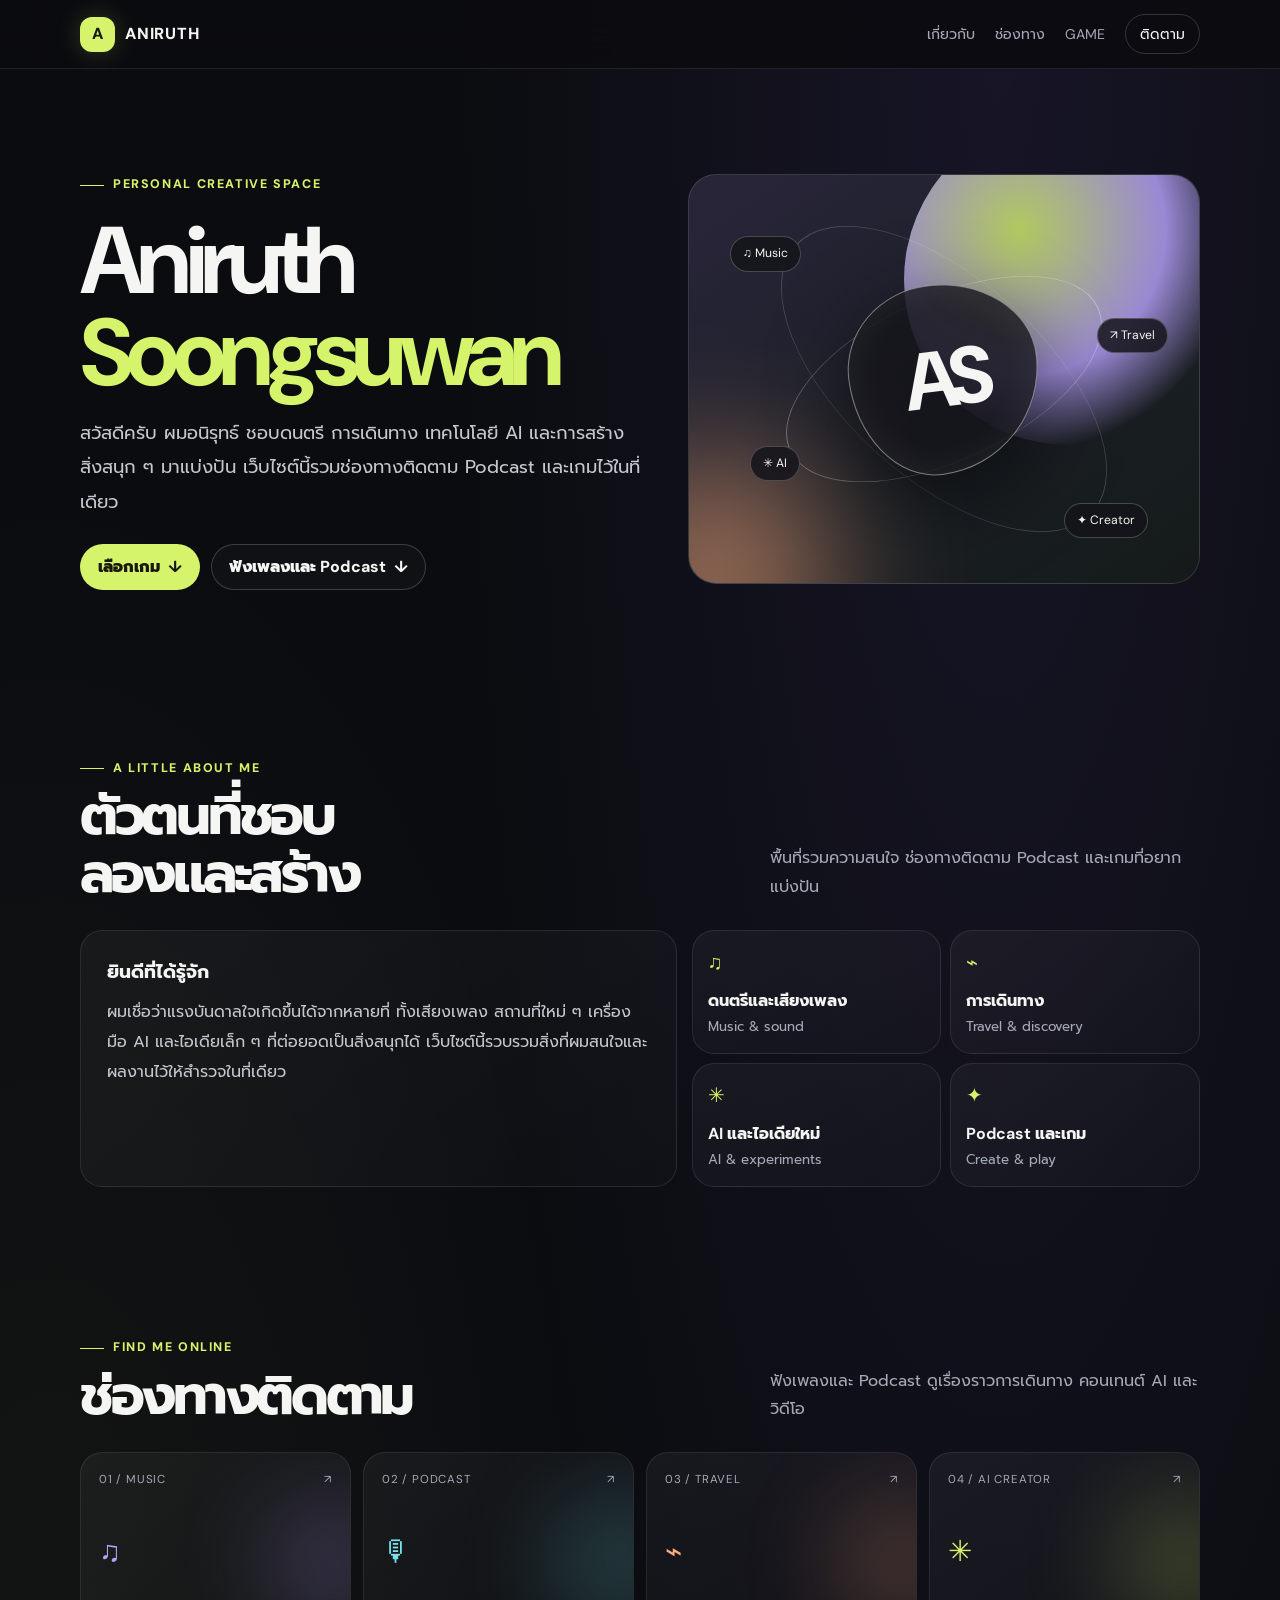
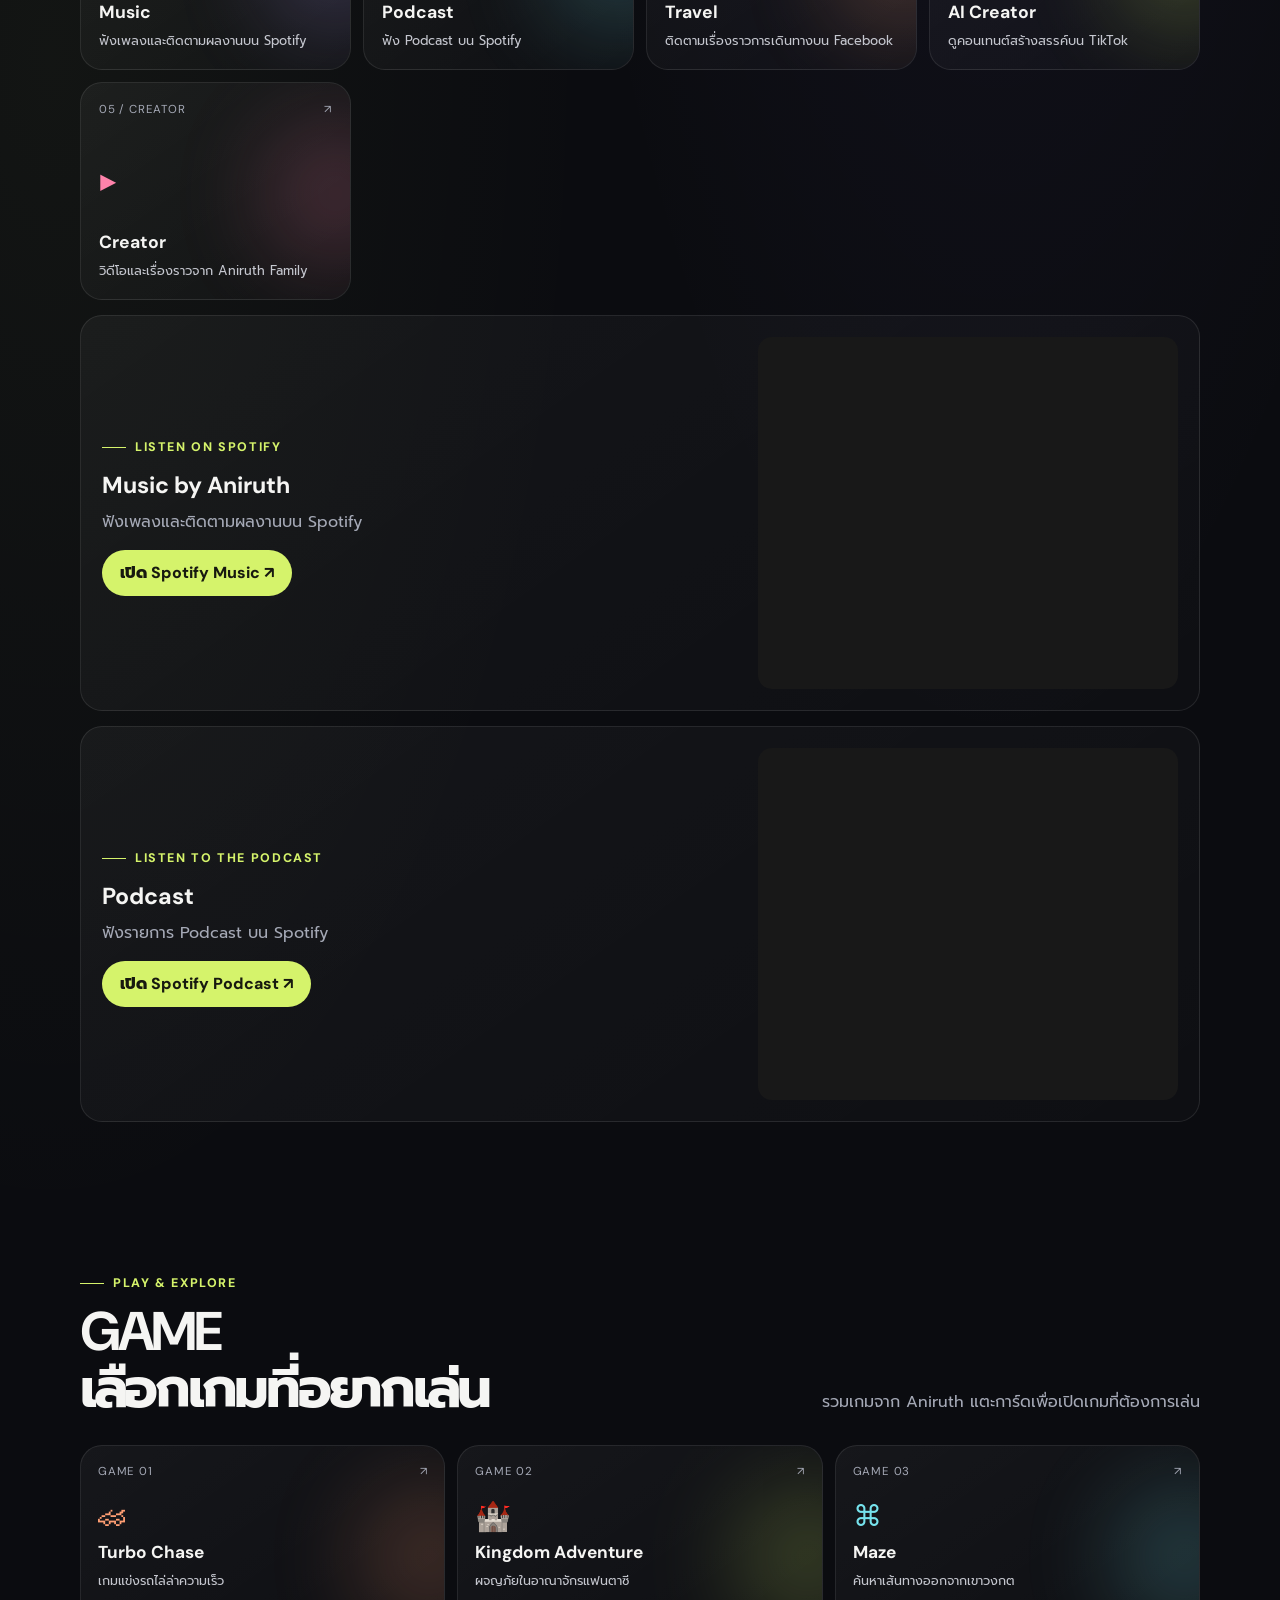
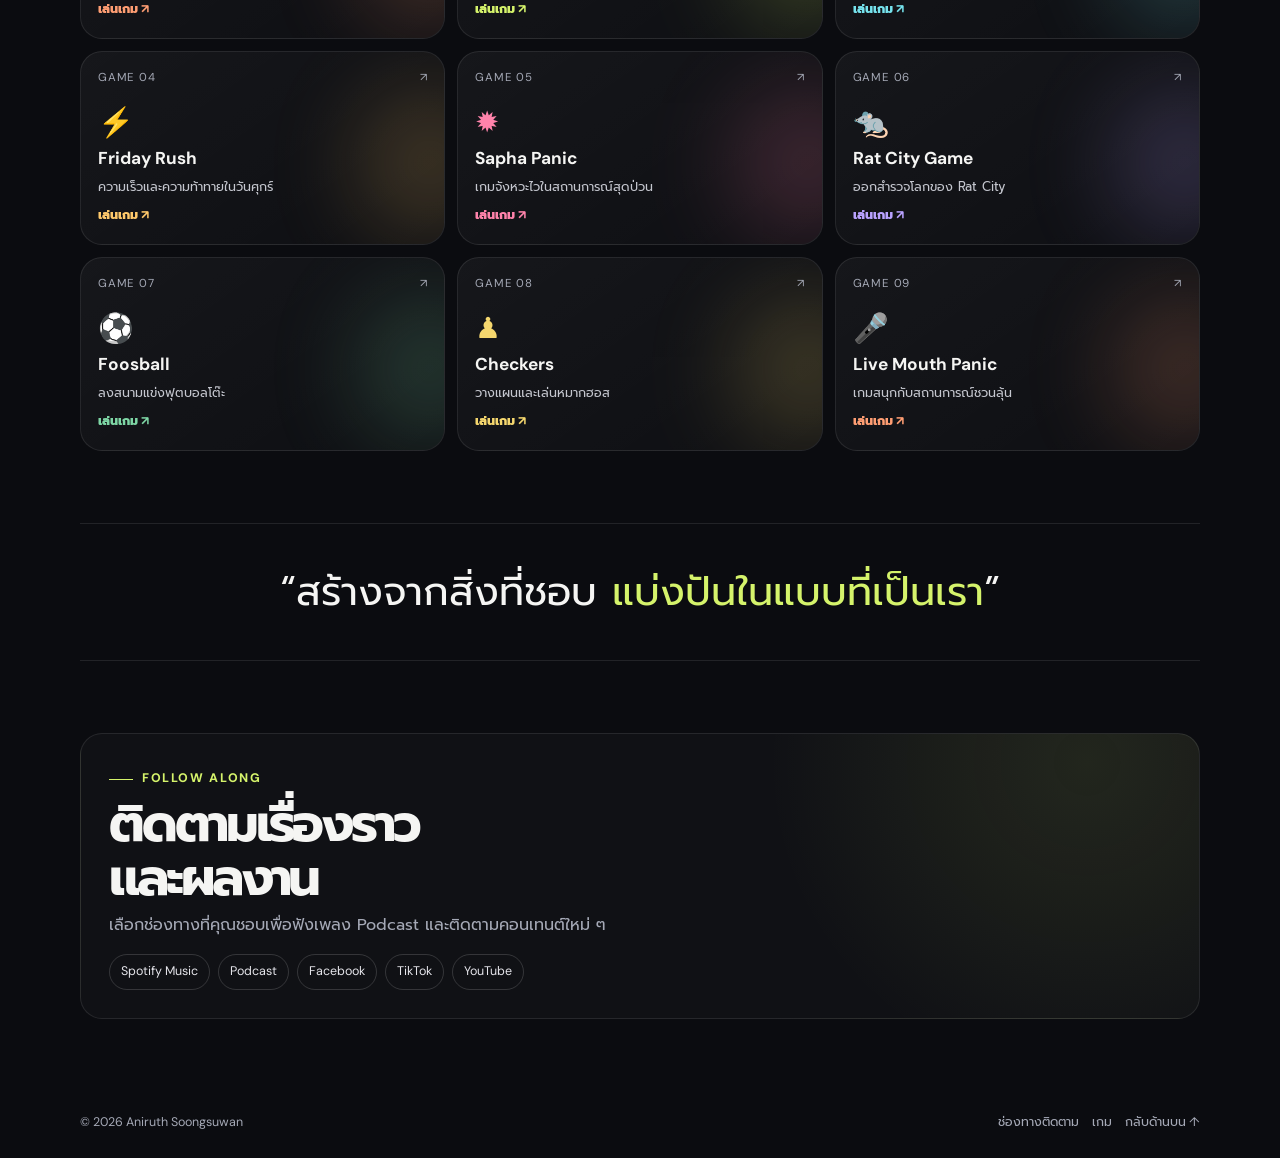
==== commit 144ea2d1: "Update index.html with podcast details and layout changes Updated the description meta tag and modif" ====
--- a/index.html
+++ b/index.html
@@ -4,7 +4,7 @@
   <meta charset="UTF-8">
   <meta name="viewport" content="width=device-width, initial-scale=1, viewport-fit=cover">
   <meta name="theme-color" content="#0b0c10">
-  <meta name="description" content="Aniruth Soongsuwan — Music, Travel, AI, Creator and Games">
+  <meta name="description" content="Aniruth Soongsuwan — Music, Travel, AI, Creator, Podcast and Games">
   <title>Aniruth Soongsuwan | Personal Website</title>
 
   <link rel="preconnect" href="https://fonts.googleapis.com">
@@ -14,7 +14,6 @@
   <style>
     :root {
       --bg: #0b0c10;
-      --surface: #14161d;
       --text: #f5f5f3;
       --muted: #a5a9b6;
       --lime: #d5f36b;
@@ -534,10 +533,6 @@
     .quote span { color: var(--lime); }
 
     .contact-card {
-      display: flex;
-      align-items: center;
-      justify-content: space-between;
-      gap: 25px;
       padding: 28px;
       background: radial-gradient(circle at 90% 10%, #d5f36b18, transparent 20rem), #ffffff06;
     }
@@ -550,7 +545,7 @@
     }
 
     .contact-card p {
-      max-width: 530px;
+      max-width: 600px;
       margin: 0;
       color: var(--muted);
       font-family: "Prompt", sans-serif;
@@ -560,7 +555,7 @@
       display: flex;
       flex-wrap: wrap;
       gap: 8px;
-      margin-top: 15px;
+      margin-top: 16px;
     }
 
     .social-pill {
@@ -603,7 +598,7 @@
 
       .hero-art { min-height: 350px; }
       .about-grid { grid-template-columns: 1fr; }
-      .link-grid { grid-template-columns: repeat(2, minmax(0, 1fr)); }
+      .link-grid,
       .games-grid { grid-template-columns: repeat(2, minmax(0, 1fr)); }
       .section-head { align-items: flex-start; flex-direction: column; }
       .spotify-card { grid-template-columns: 1fr; }
@@ -623,15 +618,27 @@
 
       .about-card { min-height: auto; padding: 20px; }
       .value-card { min-height: 108px; padding: 13px; }
-      .link-grid, .games-grid { gap: 8px; }
-      .link-card, .game-card { padding: 13px; border-radius: 18px; }
+      .link-grid,
+      .games-grid { gap: 8px; }
+
+      .link-card,
+      .game-card {
+        padding: 13px;
+        border-radius: 18px;
+      }
+
       .link-card { min-height: 190px; }
       .game-card { min-height: 165px; }
-      .card-bottom h3, .game-card h3 { font-size: .98rem; }
-      .card-bottom p, .game-card p { font-size: .73rem; }
+
+      .card-bottom h3,
+      .game-card h3 { font-size: .98rem; }
+
+      .card-bottom p,
+      .game-card p { font-size: .73rem; }
+
       .spotify-card { padding: 15px; }
       .spotify-player { height: 352px; }
-      .contact-card { align-items: flex-start; flex-direction: column; padding: 21px; }
+      .contact-card { padding: 21px; }
       footer { flex-direction: column; }
     }
 
@@ -639,7 +646,10 @@
       .wrap { width: calc(100% - 22px); }
       .nav-links { gap: 7px; }
       .nav-cta { padding: 7px 10px; }
-      .link-card, .game-card { padding: 11px; }
+
+      .link-card,
+      .game-card { padding: 11px; }
+
       .link-card { min-height: 178px; }
       .game-card { min-height: 155px; }
     }
@@ -676,15 +686,11 @@
         <p class="hero-copy">
           สวัสดีครับ ผมอนิรุทธ์ ชอบดนตรี การเดินทาง เทคโนโลยี AI
           และการสร้างสิ่งสนุก ๆ มาแบ่งปัน เว็บไซต์นี้รวมช่องทางติดตาม
-          และเกมที่ผมสร้างไว้ในที่เดียว
+          Podcast และเกมไว้ในที่เดียว
         </p>
         <div class="hero-actions">
           <a class="button button-primary" href="#games">เลือกเกม <span>↓</span></a>
-          <a class="button button-secondary"
-             href="https://github.com/aniruthsoongsuwan"
-             target="_blank" rel="noopener noreferrer">
-            GitHub <span>↗</span>
-          </a>
+          <a class="button button-secondary" href="#links">ฟังเพลงและ Podcast <span>↓</span></a>
         </div>
       </div>
 
@@ -705,7 +711,7 @@
           <span class="eyebrow">A little about me</span>
           <h2>ตัวตนที่ชอบ<br>ลองและสร้าง</h2>
         </div>
-        <p>พื้นที่รวมความสนใจ ช่องทางติดตาม และเกมที่สะท้อนสิ่งที่ผมชอบและอยากแบ่งปัน</p>
+        <p>พื้นที่รวมความสนใจ ช่องทางติดตาม Podcast และเกมที่อยากแบ่งปัน</p>
       </div>
 
       <div class="about-grid">
@@ -736,7 +742,7 @@
           </article>
           <article class="panel value-card">
             <span class="value-icon">✦</span>
-            <strong>คอนเทนต์และเกม</strong>
+            <strong>Podcast และเกม</strong>
             <small>Create & play</small>
           </article>
         </div>
@@ -749,7 +755,7 @@
           <span class="eyebrow">Find me online</span>
           <h2>ช่องทางติดตาม</h2>
         </div>
-        <p>เลือกช่องทางเพื่อฟังเพลง ดูเรื่องราวการเดินทาง คอนเทนต์ AI และวิดีโอ</p>
+        <p>ฟังเพลงและ Podcast ดูเรื่องราวการเดินทาง คอนเทนต์ AI และวิดีโอ</p>
       </div>
 
       <div class="link-grid">
@@ -764,10 +770,21 @@
           </div>
         </a>
 
+        <a class="link-card" style="--accent:#76e3ed"
+           href="https://open.spotify.com/show/1d795WTqCXwrKXRVKH9Sxl?si=zyPNUAWGQkSqYlxMWmDyOA"
+           target="_blank" rel="noopener noreferrer">
+          <div class="card-top"><span>02 / PODCAST</span><span>↗</span></div>
+          <span class="card-icon">🎙</span>
+          <div class="card-bottom">
+            <h3>Podcast</h3>
+            <p>ฟัง Podcast บน Spotify</p>
+          </div>
+        </a>
+
         <a class="link-card" style="--accent:#ffab7b"
            href="https://www.facebook.com/aniruth.soong"
            target="_blank" rel="noopener noreferrer">
-          <div class="card-top"><span>02 / TRAVEL</span><span>↗</span></div>
+          <div class="card-top"><span>03 / TRAVEL</span><span>↗</span></div>
           <span class="card-icon">⌁</span>
           <div class="card-bottom">
             <h3>Travel</h3>
@@ -778,18 +795,18 @@
         <a class="link-card" style="--accent:#d5f36b"
            href="https://www.tiktok.com/@aniruth4u?is_from_webapp=1&amp;sender_device=pc"
            target="_blank" rel="noopener noreferrer">
-          <div class="card-top"><span>03 / AI CREATOR</span><span>↗</span></div>
+          <div class="card-top"><span>04 / AI CREATOR</span><span>↗</span></div>
           <span class="card-icon">✳</span>
           <div class="card-bottom">
             <h3>AI Creator</h3>
-            <p>ดูคอนเทนต์และไอเดียสร้างสรรค์บน TikTok</p>
-          </div>
-        </a>
-
-        <a class="link-card" style="--accent:#76e3ed"
+            <p>ดูคอนเทนต์สร้างสรรค์บน TikTok</p>
+          </div>
+        </a>
+
+        <a class="link-card" style="--accent:#ff83ab"
            href="https://www.youtube.com/@aniruthfamily"
            target="_blank" rel="noopener noreferrer">
-          <div class="card-top"><span>04 / CREATOR</span><span>↗</span></div>
+          <div class="card-top"><span>05 / CREATOR</span><span>↗</span></div>
           <span class="card-icon">▶</span>
           <div class="card-bottom">
             <h3>Creator</h3>
@@ -806,14 +823,36 @@
           <a class="button button-primary"
              href="https://open.spotify.com/artist/424MUGESEhrJjHlenlg4rj?si=L63ZEbBoQPOG8HT2bH4LXA"
              target="_blank" rel="noopener noreferrer">
-            เปิดใน Spotify ↗
+            เปิด Spotify Music ↗
           </a>
         </div>
 
         <iframe
           class="spotify-player"
           src="https://open.spotify.com/embed/artist/424MUGESEhrJjHlenlg4rj?utm_source=generator&amp;theme=0"
-          title="Spotify artist player"
+          title="Spotify Music player"
+          loading="lazy"
+          allow="autoplay; clipboard-write; encrypted-media; fullscreen; picture-in-picture"
+          allowfullscreen>
+        </iframe>
+      </div>
+
+      <div class="panel spotify-card">
+        <div>
+          <span class="eyebrow">Listen to the podcast</span>
+          <h3>Podcast</h3>
+          <p>ฟังรายการ Podcast บน Spotify</p>
+          <a class="button button-primary"
+             href="https://open.spotify.com/show/1d795WTqCXwrKXRVKH9Sxl?si=zyPNUAWGQkSqYlxMWmDyOA"
+             target="_blank" rel="noopener noreferrer">
+            เปิด Spotify Podcast ↗
+          </a>
+        </div>
+
+        <iframe
+          class="spotify-player"
+          src="https://open.spotify.com/embed/show/1d795WTqCXwrKXRVKH9Sxl?utm_source=generator&amp;theme=0"
+          title="Spotify Podcast player"
           loading="lazy"
           allow="autoplay; clipboard-write; encrypted-media; fullscreen; picture-in-picture"
           allowfullscreen>
@@ -947,32 +986,27 @@
 
     <section id="contact">
       <div class="panel contact-card">
-        <div>
-          <span class="eyebrow">Follow along</span>
-          <h2>ติดตามเรื่องราว<br>และผลงาน</h2>
-          <p>เลือกช่องทางที่คุณชอบ หรือแวะไปดูโปรเจกต์บน GitHub</p>
-
-          <div class="social-links">
-            <a class="social-pill"
-               href="https://open.spotify.com/artist/424MUGESEhrJjHlenlg4rj?si=L63ZEbBoQPOG8HT2bH4LXA"
-               target="_blank" rel="noopener noreferrer">Spotify</a>
-            <a class="social-pill"
-               href="https://www.facebook.com/aniruth.soong"
-               target="_blank" rel="noopener noreferrer">Facebook</a>
-            <a class="social-pill"
-               href="https://www.tiktok.com/@aniruth4u?is_from_webapp=1&amp;sender_device=pc"
-               target="_blank" rel="noopener noreferrer">TikTok</a>
-            <a class="social-pill"
-               href="https://www.youtube.com/@aniruthfamily"
-               target="_blank" rel="noopener noreferrer">YouTube</a>
-          </div>
+        <span class="eyebrow">Follow along</span>
+        <h2>ติดตามเรื่องราว<br>และผลงาน</h2>
+        <p>เลือกช่องทางที่คุณชอบเพื่อฟังเพลง Podcast และติดตามคอนเทนต์ใหม่ ๆ</p>
+
+        <div class="social-links">
+          <a class="social-pill"
+             href="https://open.spotify.com/artist/424MUGESEhrJjHlenlg4rj?si=L63ZEbBoQPOG8HT2bH4LXA"
+             target="_blank" rel="noopener noreferrer">Spotify Music</a>
+          <a class="social-pill"
+             href="https://open.spotify.com/show/1d795WTqCXwrKXRVKH9Sxl?si=zyPNUAWGQkSqYlxMWmDyOA"
+             target="_blank" rel="noopener noreferrer">Podcast</a>
+          <a class="social-pill"
+             href="https://www.facebook.com/aniruth.soong"
+             target="_blank" rel="noopener noreferrer">Facebook</a>
+          <a class="social-pill"
+             href="https://www.tiktok.com/@aniruth4u?is_from_webapp=1&amp;sender_device=pc"
+             target="_blank" rel="noopener noreferrer">TikTok</a>
+          <a class="social-pill"
+             href="https://www.youtube.com/@aniruthfamily"
+             target="_blank" rel="noopener noreferrer">YouTube</a>
         </div>
-
-        <a class="button button-primary"
-           href="https://github.com/aniruthsoongsuwan"
-           target="_blank" rel="noopener noreferrer">
-          เปิด GitHub ↗
-        </a>
       </div>
     </section>
   </main>
@@ -980,7 +1014,6 @@
   <footer class="wrap">
     <span>© <span id="year"></span> Aniruth Soongsuwan</span>
     <div class="footer-links">
-      <a href="https://github.com/aniruthsoongsuwan" target="_blank" rel="noopener noreferrer">GitHub</a>
       <a href="#links">ช่องทางติดตาม</a>
       <a href="#games">เกม</a>
       <a href="#home">กลับด้านบน ↑</a>
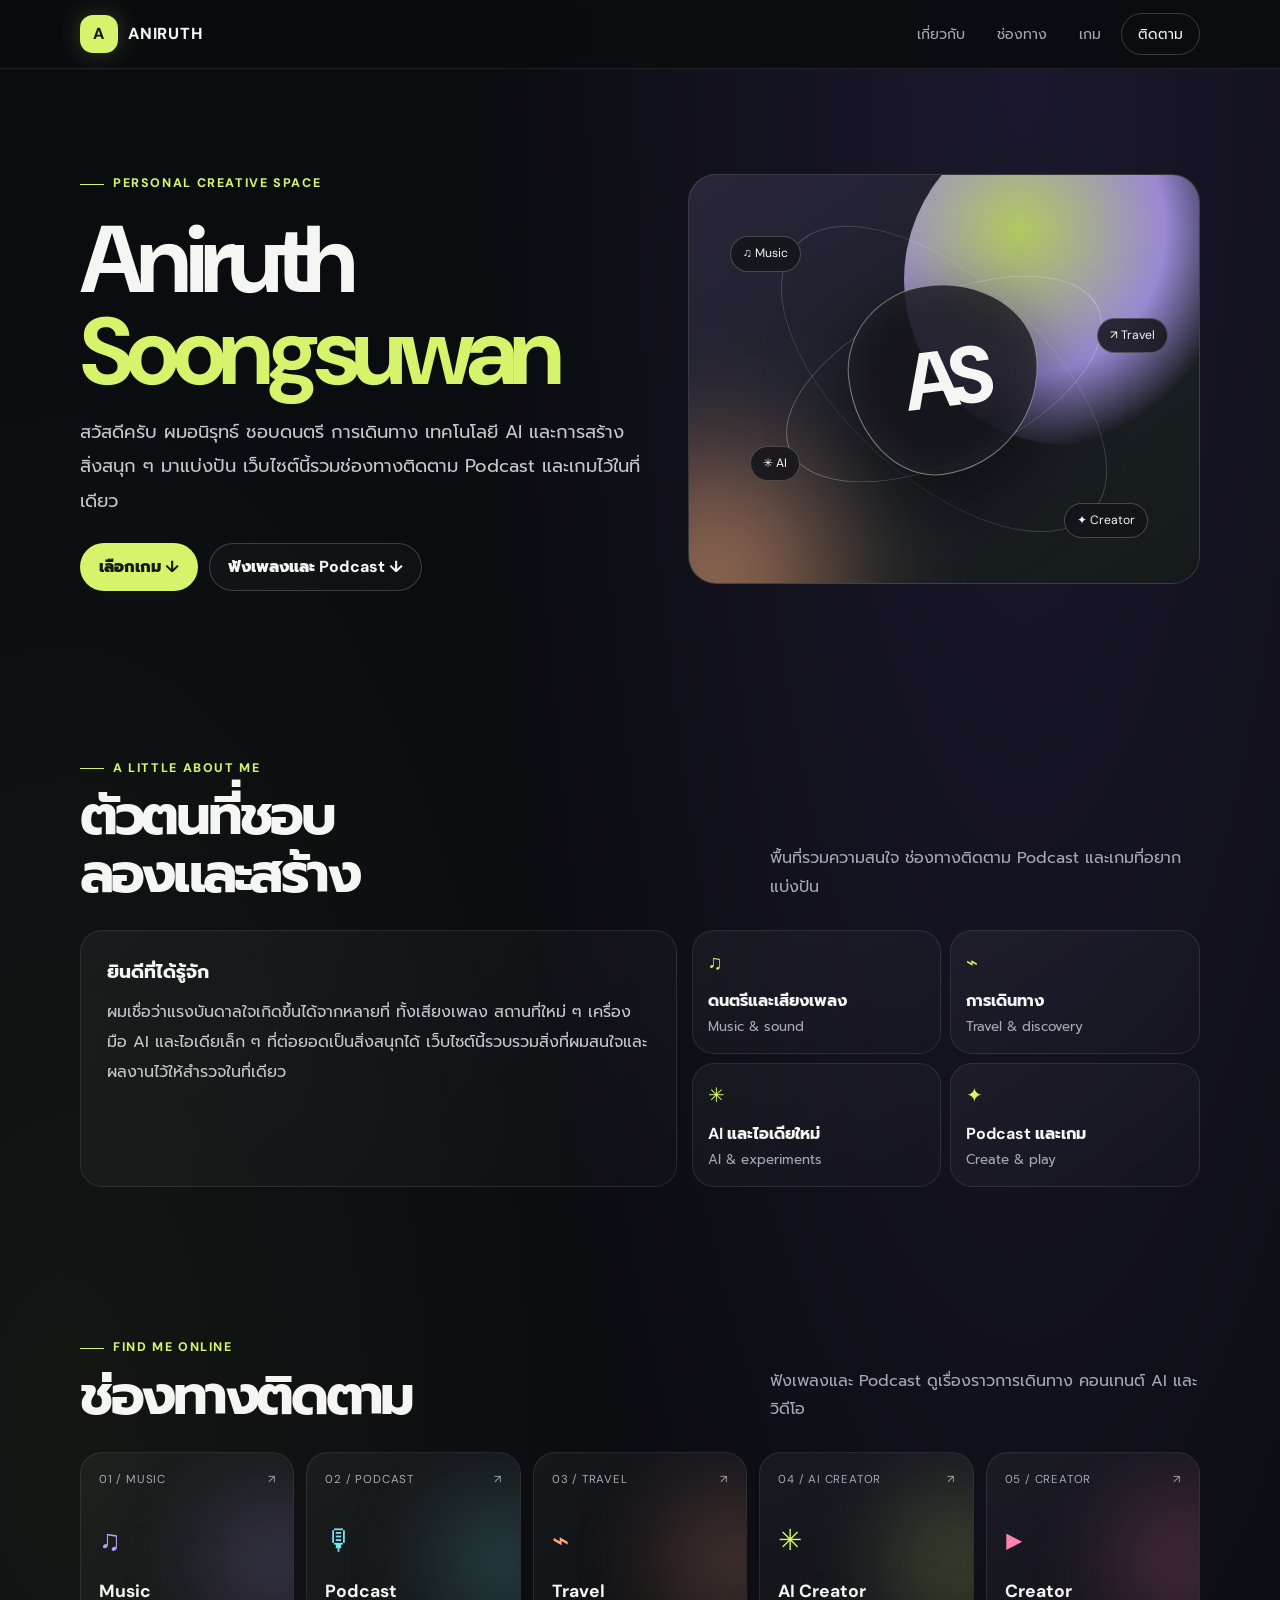
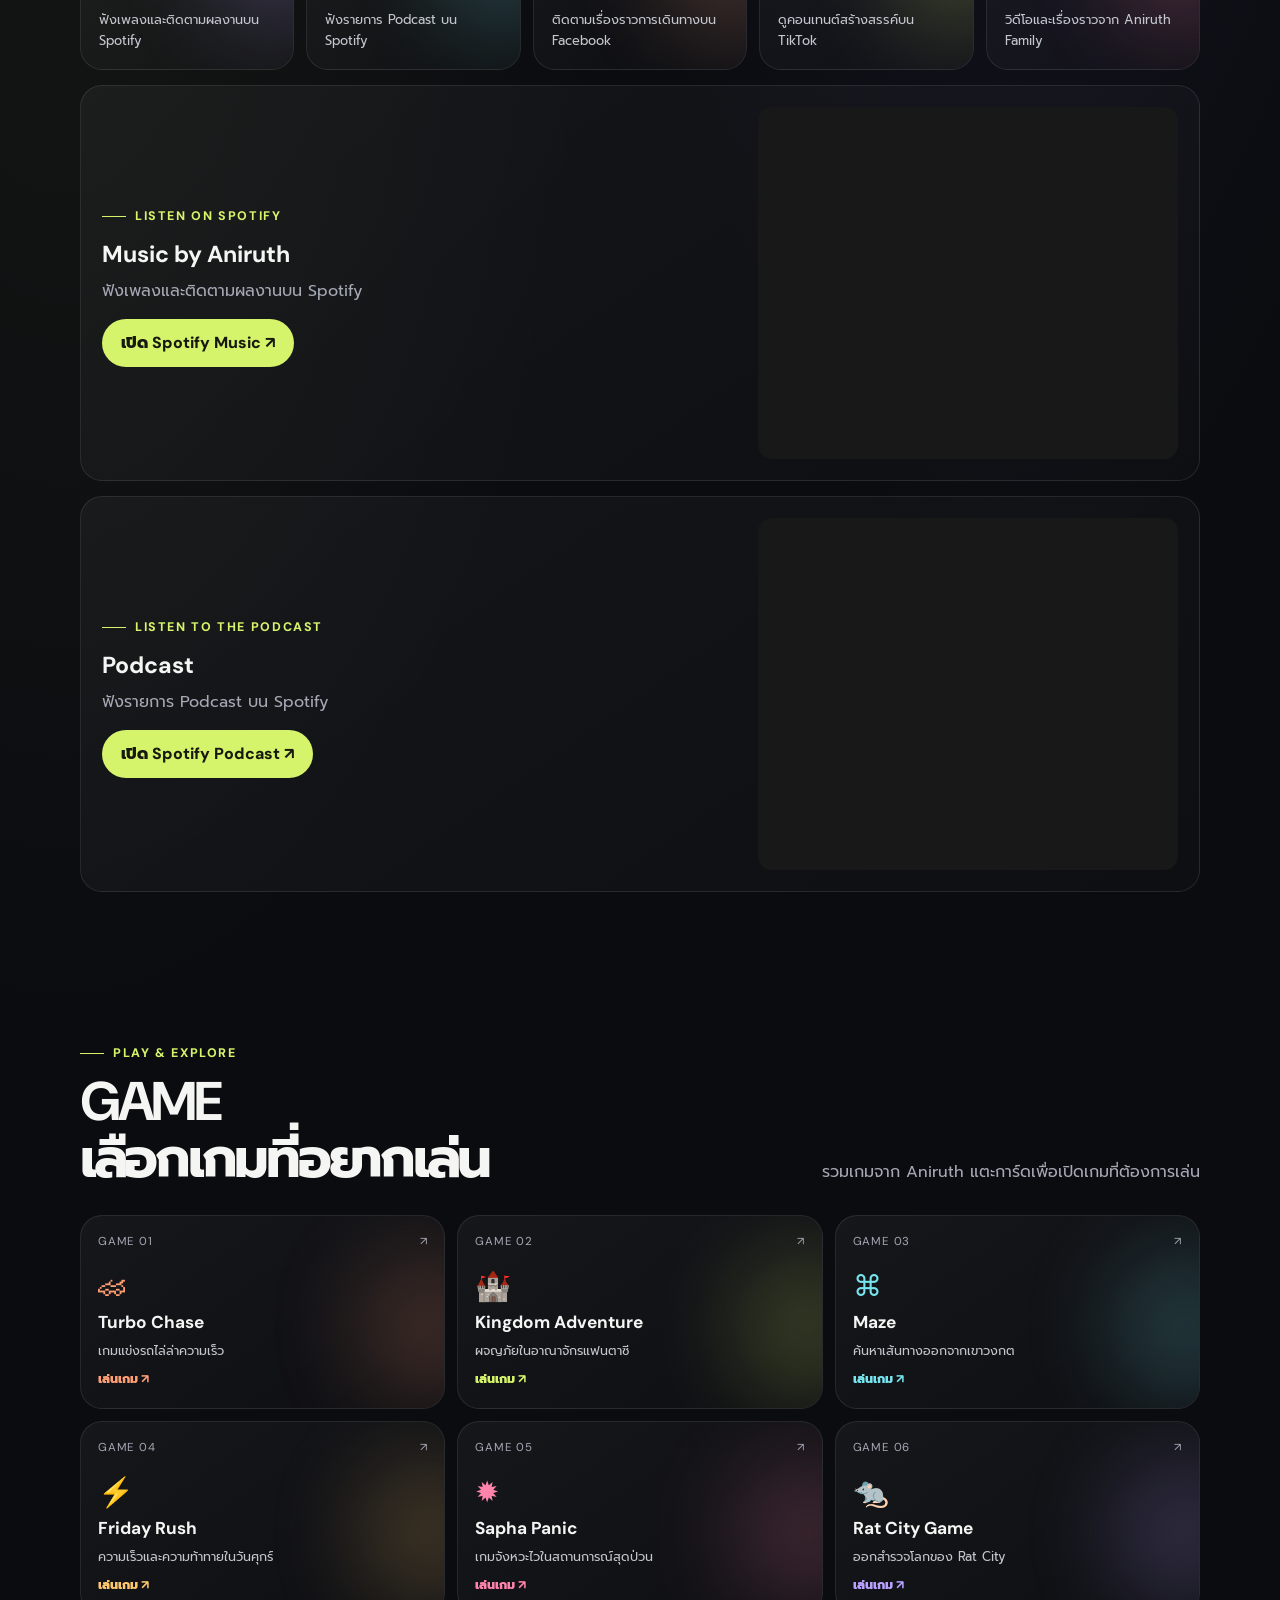
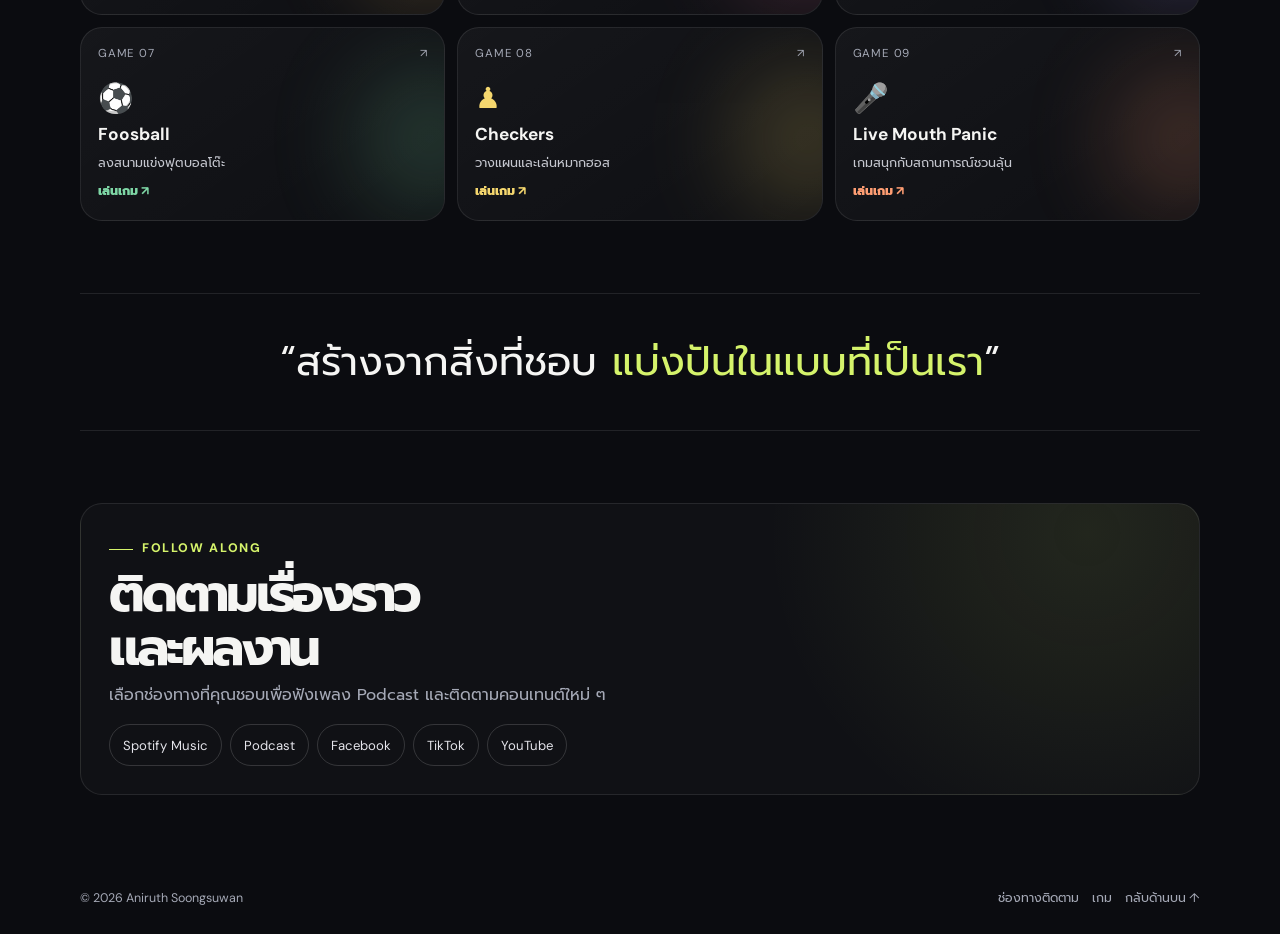
==== commit ef190936: "Refactor styles and improve accessibility in index.html Updated various styles and layout properties" ====
--- a/index.html
+++ b/index.html
@@ -13,7 +13,10 @@
 
   <style>
     :root {
+      color-scheme: dark;
       --bg: #0b0c10;
+      --surface: #15171d;
+      --surface-light: #1b1e26;
       --text: #f5f5f3;
       --muted: #a5a9b6;
       --lime: #d5f36b;
@@ -30,7 +33,8 @@
 
     html {
       scroll-behavior: smooth;
-      scroll-padding-top: 82px;
+      scroll-padding-top: 90px;
+      -webkit-text-size-adjust: 100%;
     }
 
     body {
@@ -38,8 +42,8 @@
       min-height: 100vh;
       color: var(--text);
       background:
-        radial-gradient(ellipse at 78% 0%, #8c6dff18, transparent 34rem),
-        radial-gradient(ellipse at 4% 38%, #d5f36b0a, transparent 34rem),
+        radial-gradient(ellipse at 80% 0%, #8c6dff20, transparent 34rem),
+        radial-gradient(ellipse at 5% 35%, #d5f36b0b, transparent 34rem),
         var(--bg);
       font-family: "DM Sans", "Prompt", sans-serif;
       line-height: 1.6;
@@ -52,17 +56,23 @@
       -webkit-tap-highlight-color: transparent;
     }
 
+    a:focus-visible {
+      outline: 3px solid var(--lime);
+      outline-offset: 4px;
+    }
+
     .wrap {
       width: min(var(--width), calc(100% - 40px));
-      margin: 0 auto;
+      margin-inline: auto;
     }
 
     .nav {
       position: sticky;
       top: 0;
       z-index: 10;
+      padding-top: env(safe-area-inset-top);
       border-bottom: 1px solid var(--line);
-      background: #0b0c10e8;
+      background: #0b0c10ed;
       backdrop-filter: blur(18px);
       -webkit-backdrop-filter: blur(18px);
     }
@@ -72,24 +82,24 @@
       display: flex;
       align-items: center;
       justify-content: space-between;
-      gap: 16px;
+      gap: 18px;
     }
 
     .brand {
       display: flex;
       align-items: center;
       gap: 10px;
-      flex-shrink: 0;
+      flex: 0 0 auto;
       font-weight: 800;
       letter-spacing: .05em;
     }
 
     .brand-mark {
-      width: 35px;
-      height: 35px;
+      width: 38px;
+      height: 38px;
       display: grid;
       place-items: center;
-      border-radius: 12px;
+      border-radius: 13px;
       background: var(--lime);
       color: #17190f;
       box-shadow: 0 0 24px #d5f36b35;
@@ -98,18 +108,32 @@
     .nav-links {
       display: flex;
       align-items: center;
-      gap: 20px;
+      gap: 8px;
+      overflow-x: auto;
+      scrollbar-width: none;
       color: var(--muted);
       font-size: .88rem;
     }
 
+    .nav-links::-webkit-scrollbar { display: none; }
+
+    .nav-links a {
+      min-height: 44px;
+      display: inline-flex;
+      align-items: center;
+      justify-content: center;
+      padding: 0 12px;
+      white-space: nowrap;
+    }
+
     .nav-links a:hover { color: var(--text); }
 
-    .nav-cta {
-      padding: 8px 14px;
-      border: 1px solid #ffffff2a;
+    .nav-links .nav-cta {
+      min-height: 42px;
+      padding: 0 16px;
+      border: 1px solid #ffffff30;
       border-radius: 999px;
-      color: var(--text) !important;
+      color: var(--text);
     }
 
     .hero {
@@ -146,6 +170,7 @@
       font-size: clamp(3rem, 7.4vw, 6.2rem);
       line-height: .97;
       letter-spacing: -.07em;
+      overflow-wrap: anywhere;
     }
 
     h1 span {
@@ -170,16 +195,17 @@
     }
 
     .button {
-      min-height: 46px;
+      min-height: 48px;
       display: inline-flex;
       align-items: center;
       justify-content: center;
       gap: 8px;
-      padding: 0 17px;
+      padding: 0 18px;
       border: 1px solid transparent;
       border-radius: 999px;
       font-weight: 800;
-      transition: transform .2s ease, border-color .2s ease;
+      transition: transform .2s ease, border-color .2s ease, background .2s ease;
+      -webkit-tap-highlight-color: transparent;
     }
 
     .button:hover { transform: translateY(-2px); }
@@ -369,7 +395,7 @@
 
     .link-grid {
       display: grid;
-      grid-template-columns: repeat(4, minmax(0, 1fr));
+      grid-template-columns: repeat(5, minmax(0, 1fr));
       gap: 12px;
     }
 
@@ -559,11 +585,14 @@
     }
 
     .social-pill {
-      padding: 7px 11px;
+      min-height: 42px;
+      display: inline-flex;
+      align-items: center;
+      padding: 7px 13px;
       border: 1px solid #ffffff27;
       border-radius: 999px;
       color: #e5e5eb;
-      font-size: .78rem;
+      font-size: .82rem;
     }
 
     .social-pill:hover {
@@ -588,7 +617,7 @@
 
     .footer-links a:hover { color: var(--lime); }
 
-    @media (max-width: 820px) {
+    @media (max-width: 900px) {
       .hero {
         min-height: auto;
         grid-template-columns: 1fr;
@@ -598,7 +627,7 @@
 
       .hero-art { min-height: 350px; }
       .about-grid { grid-template-columns: 1fr; }
-      .link-grid,
+      .link-grid { grid-template-columns: repeat(3, minmax(0, 1fr)); }
       .games-grid { grid-template-columns: repeat(2, minmax(0, 1fr)); }
       .section-head { align-items: flex-start; flex-direction: column; }
       .spotify-card { grid-template-columns: 1fr; }
@@ -607,19 +636,49 @@
 
     @media (max-width: 560px) {
       .wrap { width: calc(100% - 28px); }
-      .nav-inner { min-height: 60px; }
-      .nav-links { gap: 10px; font-size: .75rem; }
-      .nav-links a:not(.nav-cta) { display: none; }
-
-      .hero { padding-top: 42px; }
+
+      .nav-inner {
+        min-height: 60px;
+        flex-wrap: wrap;
+        gap: 0;
+        padding-bottom: 7px;
+      }
+
+      .brand { min-height: 54px; }
+
+      .nav-links {
+        width: 100%;
+        justify-content: flex-start;
+        gap: 4px;
+        margin: 0 -2px;
+        padding-bottom: 1px;
+        font-size: .78rem;
+      }
+
+      .nav-links a {
+        min-height: 40px;
+        padding-inline: 10px;
+      }
+
+      .nav-links .nav-cta {
+        min-height: 38px;
+        padding-inline: 13px;
+      }
+
+      .hero { padding-top: 40px; }
+      h1 { font-size: clamp(2.8rem, 14vw, 4.5rem); }
       .hero-art { min-height: 290px; border-radius: 23px; }
       .monogram { width: 145px; height: 145px; font-size: 3.9rem; }
       .art-label { padding: 6px 9px; font-size: .68rem; }
 
       .about-card { min-height: auto; padding: 20px; }
       .value-card { min-height: 108px; padding: 13px; }
+
       .link-grid,
-      .games-grid { gap: 8px; }
+      .games-grid {
+        grid-template-columns: repeat(2, minmax(0, 1fr));
+        gap: 9px;
+      }
 
       .link-card,
       .game-card {
@@ -627,7 +686,7 @@
         border-radius: 18px;
       }
 
-      .link-card { min-height: 190px; }
+      .link-card { min-height: 185px; }
       .game-card { min-height: 165px; }
 
       .card-bottom h3,
@@ -644,13 +703,11 @@
 
     @media (max-width: 360px) {
       .wrap { width: calc(100% - 22px); }
-      .nav-links { gap: 7px; }
-      .nav-cta { padding: 7px 10px; }
-
+      .nav-links { gap: 1px; }
+      .nav-links a { padding-inline: 8px; }
       .link-card,
       .game-card { padding: 11px; }
-
-      .link-card { min-height: 178px; }
+      .link-card { min-height: 175px; }
       .game-card { min-height: 155px; }
     }
 
@@ -672,7 +729,7 @@
       <nav class="nav-links" aria-label="เมนูหลัก">
         <a href="#about">เกี่ยวกับ</a>
         <a href="#links">ช่องทาง</a>
-        <a href="#games">GAME</a>
+        <a href="#games">เกม</a>
         <a class="nav-cta" href="#contact">ติดตาม</a>
       </nav>
     </div>
@@ -689,12 +746,12 @@
           Podcast และเกมไว้ในที่เดียว
         </p>
         <div class="hero-actions">
-          <a class="button button-primary" href="#games">เลือกเกม <span>↓</span></a>
-          <a class="button button-secondary" href="#links">ฟังเพลงและ Podcast <span>↓</span></a>
+          <a class="button button-primary" href="#games">เลือกเกม ↓</a>
+          <a class="button button-secondary" href="#links">ฟังเพลงและ Podcast ↓</a>
         </div>
       </div>
 
-      <div class="hero-art" aria-label="กราฟิกแทนดนตรี การเดินทาง AI และครีเอเตอร์">
+      <div class="hero-art" role="img" aria-label="กราฟิกแทนดนตรี การเดินทาง AI และครีเอเตอร์">
         <div class="orbit"></div>
         <div class="orbit second"></div>
         <span class="art-label label-music">♫ Music</span>
@@ -777,7 +834,7 @@
           <span class="card-icon">🎙</span>
           <div class="card-bottom">
             <h3>Podcast</h3>
-            <p>ฟัง Podcast บน Spotify</p>
+            <p>ฟังรายการ Podcast บน Spotify</p>
           </div>
         </a>
 
@@ -793,7 +850,7 @@
         </a>
 
         <a class="link-card" style="--accent:#d5f36b"
-           href="https://www.tiktok.com/@aniruth4u?is_from_webapp=1&amp;sender_device=pc"
+           href="https://www.tiktok.com/@aniruth4u"
            target="_blank" rel="noopener noreferrer">
           <div class="card-top"><span>04 / AI CREATOR</span><span>↗</span></div>
           <span class="card-icon">✳</span>
@@ -826,7 +883,6 @@
             เปิด Spotify Music ↗
           </a>
         </div>
-
         <iframe
           class="spotify-player"
           src="https://open.spotify.com/embed/artist/424MUGESEhrJjHlenlg4rj?utm_source=generator&amp;theme=0"
@@ -848,7 +904,6 @@
             เปิด Spotify Podcast ↗
           </a>
         </div>
-
         <iframe
           class="spotify-player"
           src="https://open.spotify.com/embed/show/1d795WTqCXwrKXRVKH9Sxl?utm_source=generator&amp;theme=0"
@@ -870,112 +925,58 @@
       </div>
 
       <div class="games-grid">
-        <a class="game-card" style="--accent:#ff9e73"
-           href="http://aniruthsoongsuwan.online/turbo-chase/"
-           target="_blank" rel="noopener noreferrer">
+        <a class="game-card" style="--accent:#ff9e73" href="https://aniruthsoongsuwan.online/turbo-chase/" target="_blank" rel="noopener noreferrer">
           <div class="card-top"><span>GAME 01</span><span>↗</span></div>
           <span class="card-icon">🏎</span>
-          <div class="card-bottom">
-            <h3>Turbo Chase</h3>
-            <p>เกมแข่งรถไล่ล่าความเร็ว</p>
-            <span class="play-label">เล่นเกม ↗</span>
-          </div>
-        </a>
-
-        <a class="game-card" style="--accent:#d5f36b"
-           href="http://aniruthsoongsuwan.online/kingdom-adventure/"
-           target="_blank" rel="noopener noreferrer">
+          <div class="card-bottom"><h3>Turbo Chase</h3><p>เกมแข่งรถไล่ล่าความเร็ว</p><span class="play-label">เล่นเกม ↗</span></div>
+        </a>
+
+        <a class="game-card" style="--accent:#d5f36b" href="https://aniruthsoongsuwan.online/kingdom-adventure/" target="_blank" rel="noopener noreferrer">
           <div class="card-top"><span>GAME 02</span><span>↗</span></div>
           <span class="card-icon">🏰</span>
-          <div class="card-bottom">
-            <h3>Kingdom Adventure</h3>
-            <p>ผจญภัยในอาณาจักรแฟนตาซี</p>
-            <span class="play-label">เล่นเกม ↗</span>
-          </div>
-        </a>
-
-        <a class="game-card" style="--accent:#76e3ed"
-           href="http://aniruthsoongsuwan.online/maze/"
-           target="_blank" rel="noopener noreferrer">
+          <div class="card-bottom"><h3>Kingdom Adventure</h3><p>ผจญภัยในอาณาจักรแฟนตาซี</p><span class="play-label">เล่นเกม ↗</span></div>
+        </a>
+
+        <a class="game-card" style="--accent:#76e3ed" href="https://aniruthsoongsuwan.online/maze/" target="_blank" rel="noopener noreferrer">
           <div class="card-top"><span>GAME 03</span><span>↗</span></div>
           <span class="card-icon">⌘</span>
-          <div class="card-bottom">
-            <h3>Maze</h3>
-            <p>ค้นหาเส้นทางออกจากเขาวงกต</p>
-            <span class="play-label">เล่นเกม ↗</span>
-          </div>
-        </a>
-
-        <a class="game-card" style="--accent:#ffc96b"
-           href="https://aniruthsoongsuwan.online/friday-rush/"
-           target="_blank" rel="noopener noreferrer">
+          <div class="card-bottom"><h3>Maze</h3><p>ค้นหาเส้นทางออกจากเขาวงกต</p><span class="play-label">เล่นเกม ↗</span></div>
+        </a>
+
+        <a class="game-card" style="--accent:#ffc96b" href="https://aniruthsoongsuwan.online/friday-rush/" target="_blank" rel="noopener noreferrer">
           <div class="card-top"><span>GAME 04</span><span>↗</span></div>
           <span class="card-icon">⚡</span>
-          <div class="card-bottom">
-            <h3>Friday Rush</h3>
-            <p>ความเร็วและความท้าทายในวันศุกร์</p>
-            <span class="play-label">เล่นเกม ↗</span>
-          </div>
-        </a>
-
-        <a class="game-card" style="--accent:#ff83ab"
-           href="https://aniruthsoongsuwan.online/sapha-panic/"
-           target="_blank" rel="noopener noreferrer">
+          <div class="card-bottom"><h3>Friday Rush</h3><p>ความเร็วและความท้าทายในวันศุกร์</p><span class="play-label">เล่นเกม ↗</span></div>
+        </a>
+
+        <a class="game-card" style="--accent:#ff83ab" href="https://aniruthsoongsuwan.online/sapha-panic/" target="_blank" rel="noopener noreferrer">
           <div class="card-top"><span>GAME 05</span><span>↗</span></div>
           <span class="card-icon">✹</span>
-          <div class="card-bottom">
-            <h3>Sapha Panic</h3>
-            <p>เกมจังหวะไวในสถานการณ์สุดป่วน</p>
-            <span class="play-label">เล่นเกม ↗</span>
-          </div>
-        </a>
-
-        <a class="game-card" style="--accent:#b9a2ff"
-           href="https://aniruthsoongsuwan.online/rat-city-game/"
-           target="_blank" rel="noopener noreferrer">
+          <div class="card-bottom"><h3>Sapha Panic</h3><p>เกมจังหวะไวในสถานการณ์สุดป่วน</p><span class="play-label">เล่นเกม ↗</span></div>
+        </a>
+
+        <a class="game-card" style="--accent:#b9a2ff" href="https://aniruthsoongsuwan.online/rat-city-game/" target="_blank" rel="noopener noreferrer">
           <div class="card-top"><span>GAME 06</span><span>↗</span></div>
           <span class="card-icon">🐀</span>
-          <div class="card-bottom">
-            <h3>Rat City Game</h3>
-            <p>ออกสำรวจโลกของ Rat City</p>
-            <span class="play-label">เล่นเกม ↗</span>
-          </div>
-        </a>
-
-        <a class="game-card" style="--accent:#7ed6a5"
-           href="https://aniruthsoongsuwan.online/foosball/"
-           target="_blank" rel="noopener noreferrer">
+          <div class="card-bottom"><h3>Rat City Game</h3><p>ออกสำรวจโลกของ Rat City</p><span class="play-label">เล่นเกม ↗</span></div>
+        </a>
+
+        <a class="game-card" style="--accent:#7ed6a5" href="https://aniruthsoongsuwan.online/foosball/" target="_blank" rel="noopener noreferrer">
           <div class="card-top"><span>GAME 07</span><span>↗</span></div>
           <span class="card-icon">⚽</span>
-          <div class="card-bottom">
-            <h3>Foosball</h3>
-            <p>ลงสนามแข่งฟุตบอลโต๊ะ</p>
-            <span class="play-label">เล่นเกม ↗</span>
-          </div>
-        </a>
-
-        <a class="game-card" style="--accent:#f5d76e"
-           href="https://aniruthsoongsuwan.online/checkers/"
-           target="_blank" rel="noopener noreferrer">
+          <div class="card-bottom"><h3>Foosball</h3><p>ลงสนามแข่งฟุตบอลโต๊ะ</p><span class="play-label">เล่นเกม ↗</span></div>
+        </a>
+
+        <a class="game-card" style="--accent:#f5d76e" href="https://aniruthsoongsuwan.online/checkers/" target="_blank" rel="noopener noreferrer">
           <div class="card-top"><span>GAME 08</span><span>↗</span></div>
           <span class="card-icon">♟</span>
-          <div class="card-bottom">
-            <h3>Checkers</h3>
-            <p>วางแผนและเล่นหมากฮอส</p>
-            <span class="play-label">เล่นเกม ↗</span>
-          </div>
-        </a>
-
-        <a class="game-card" style="--accent:#ff9e73"
-           href="https://aniruthsoongsuwan.online/live-mouth-panic/"
-           target="_blank" rel="noopener noreferrer">
+          <div class="card-bottom"><h3>Checkers</h3><p>วางแผนและเล่นหมากฮอส</p><span class="play-label">เล่นเกม ↗</span></div>
+        </a>
+
+        <a class="game-card" style="--accent:#ff9e73" href="https://aniruthsoongsuwan.online/live-mouth-panic/" target="_blank" rel="noopener noreferrer">
           <div class="card-top"><span>GAME 09</span><span>↗</span></div>
           <span class="card-icon">🎤</span>
-          <div class="card-bottom">
-            <h3>Live Mouth Panic</h3>
-            <p>เกมสนุกกับสถานการณ์ชวนลุ้น</p>
-            <span class="play-label">เล่นเกม ↗</span>
-          </div>
+          <div class="card-bottom"><h3>Live Mouth Panic</h3><p>เกมสนุกกับสถานการณ์ชวนลุ้น</p><span class="play-label">เล่นเกม ↗</span></div>
         </a>
       </div>
     </section>
@@ -991,21 +992,11 @@
         <p>เลือกช่องทางที่คุณชอบเพื่อฟังเพลง Podcast และติดตามคอนเทนต์ใหม่ ๆ</p>
 
         <div class="social-links">
-          <a class="social-pill"
-             href="https://open.spotify.com/artist/424MUGESEhrJjHlenlg4rj?si=L63ZEbBoQPOG8HT2bH4LXA"
-             target="_blank" rel="noopener noreferrer">Spotify Music</a>
-          <a class="social-pill"
-             href="https://open.spotify.com/show/1d795WTqCXwrKXRVKH9Sxl?si=zyPNUAWGQkSqYlxMWmDyOA"
-             target="_blank" rel="noopener noreferrer">Podcast</a>
-          <a class="social-pill"
-             href="https://www.facebook.com/aniruth.soong"
-             target="_blank" rel="noopener noreferrer">Facebook</a>
-          <a class="social-pill"
-             href="https://www.tiktok.com/@aniruth4u?is_from_webapp=1&amp;sender_device=pc"
-             target="_blank" rel="noopener noreferrer">TikTok</a>
-          <a class="social-pill"
-             href="https://www.youtube.com/@aniruthfamily"
-             target="_blank" rel="noopener noreferrer">YouTube</a>
+          <a class="social-pill" href="https://open.spotify.com/artist/424MUGESEhrJjHlenlg4rj?si=L63ZEbBoQPOG8HT2bH4LXA" target="_blank" rel="noopener noreferrer">Spotify Music</a>
+          <a class="social-pill" href="https://open.spotify.com/show/1d795WTqCXwrKXRVKH9Sxl?si=zyPNUAWGQkSqYlxMWmDyOA" target="_blank" rel="noopener noreferrer">Podcast</a>
+          <a class="social-pill" href="https://www.facebook.com/aniruth.soong" target="_blank" rel="noopener noreferrer">Facebook</a>
+          <a class="social-pill" href="https://www.tiktok.com/@aniruth4u" target="_blank" rel="noopener noreferrer">TikTok</a>
+          <a class="social-pill" href="https://www.youtube.com/@aniruthfamily" target="_blank" rel="noopener noreferrer">YouTube</a>
         </div>
       </div>
     </section>
